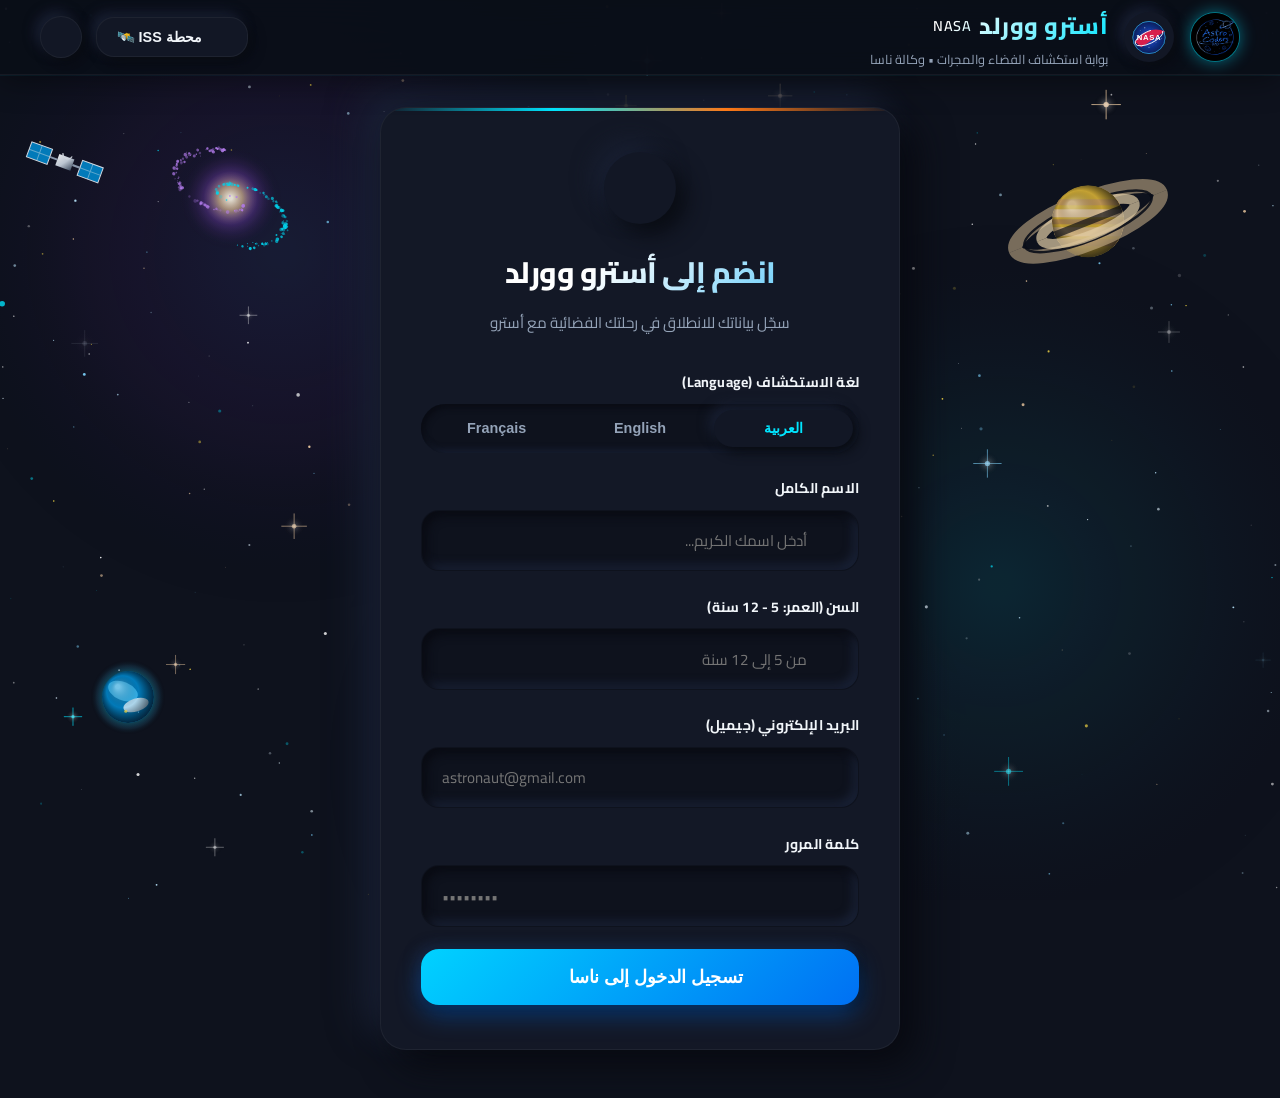
==== index.html @ a2b09862 "Add files via upload" ====
<!DOCTYPE html>
<html lang="ar" dir="rtl" data-theme="dark">
<head>
  <meta charset="UTF-8">
  <meta name="viewport" content="width=device-width, initial-scale=1.0">
  <title>أسترو وورلد | Astro World - NASA</title>
  <link rel="icon" type="image/svg+xml" href="assets/nasa-logo.svg">
  <link rel="stylesheet" href="styles.css">
  <script src="https://cdn.jsdelivr.net/npm/@supabase/supabase-js@2"></script>
  <script src="https://cdnjs.cloudflare.com/ajax/libs/three.js/r128/three.min.js"></script>
  <script src="https://cdn.jsdelivr.net/npm/three@0.128.0/examples/js/controls/OrbitControls.js"></script>
  <script src="https://cdn.jsdelivr.net/npm/lucide@latest/dist/umd/lucide.js"></script>
  <script src="https://cdn.jsdelivr.net/npm/canvas-confetti@1.9.2/dist/confetti.browser.min.js"></script>
  <script>
    (function() {
      try {
        localStorage.removeItem('ASTRO_THEME');
        document.documentElement.setAttribute('data-theme', 'dark');
      } catch(e) {}
    })();
  </script>
</head>
<body>

  <canvas id="spaceCanvas"></canvas>

  <div class="app-container">
    
    <header class="top-nav">
      <div class="brand-section">
        <div class="team-logo-badge" title="Astro Coders Team">
          <img src="assets/astro-coders-logo.jpg" alt="Astro Coders">
        </div>
        <div class="nasa-badge" title="NASA - National Aeronautics and Space Administration">
          <img src="assets/nasa-logo.svg" alt="NASA Logo">
        </div>
        <div class="brand-text">
          <h1 id="brandTitle">أسترو وورلد <span style="font-size: 0.9rem; color: var(--accent-cyan); font-weight: 600;">NASA</span></h1>
          <p id="brandSubtitle">بوابة استكشاف الفضاء والمجرات</p>
        </div>
      </div>

      <div class="nav-controls">
        <button type="button" class="nm-btn" id="navOutpostGamesBtn" style="gap: 0.5rem;" title="مهمة محطة الفضاء الدولية">
          <i data-lucide="satellite" style="width: 17px; height: 17px; color: var(--accent-cyan);"></i>
          <span id="navOutpostGamesText">محطة ISS</span>
        </button>

        <button type="button" class="nm-btn nm-icon-btn" id="soundToggleBtn" title="المؤثرات الصوتية">
          <i data-lucide="volume-2" id="soundIcon" style="width: 18px; height: 18px;"></i>
        </button>

        <div class="user-session-chip" id="userSessionChip" style="display: none;">
          <span class="user-session-name" id="sessionUserName"></span>
          <button type="button" class="nm-btn nm-icon-btn" id="signOutBtn" title="تسجيل الخروج">
            <i data-lucide="log-out" style="width: 16px; height: 16px;"></i>
          </button>
        </div>
      </div>
    </header>

    <main class="view-section" id="registerSection">
      <div class="auth-card-container">
        <div class="nm-card">
          <div class="auth-card-header">
            <div class="cosmic-icon-wrap">
              <i data-lucide="user-plus" style="width: 32px; height: 32px; color: var(--accent-cyan);"></i>
            </div>
            <h2 id="authHeading">انضم إلى أسترو وورلد</h2>
            <p id="authSubheading">سجّل بياناتك للانطلاق في رحلتك الفضائية مع أسترو</p>
          </div>

          <form id="registerForm" autocomplete="off" novalidate>
            <div class="form-group">
              <label id="labelMissionLang">لغة الاستكشاف (Language)</label>
              <div class="lang-selector-group signup-lang-group" role="group" aria-label="Language selection">
                <button type="button" class="lang-btn active" data-lang="ar">العربية</button>
                <button type="button" class="lang-btn" data-lang="en">English</button>
                <button type="button" class="lang-btn" data-lang="fr">Français</button>
              </div>
            </div>

            <div class="form-group">
              <label for="fullNameInput" id="labelFullName">الاسم الكامل</label>
              <div class="input-nm-wrap">
                <input type="text" id="fullNameInput" class="input-nm" placeholder="أدخل اسمك الكريم..." required>
                <span class="input-icon"><i data-lucide="user" style="width: 18px; height: 18px;"></i></span>
              </div>
            </div>

            <div class="form-group">
              <label for="ageInput" id="labelAge">السن (العمر: 5 - 12 سنة)</label>
              <div class="input-nm-wrap">
                <input type="number" id="ageInput" class="input-nm" placeholder="بين 5 و 12 سنة" min="5" max="12" required>
                <span class="input-icon"><i data-lucide="calendar" style="width: 18px; height: 18px;"></i></span>
              </div>
            </div>

            <div class="form-group">
              <label for="emailInput" id="labelEmail">البريد الإلكتروني (جيميل)</label>
              <div class="input-nm-wrap">
                <input type="email" id="emailInput" class="input-nm" placeholder="astronaut@gmail.com" required dir="ltr">
                <span class="input-icon"><i data-lucide="mail" style="width: 18px; height: 18px;"></i></span>
              </div>
            </div>

            <div class="form-group">
              <label for="passwordInput" id="labelPassword">كلمة المرور</label>
              <div class="input-nm-wrap">
                <input type="password" id="passwordInput" class="input-nm" placeholder="••••••••" required dir="ltr">
                <span class="input-icon"><i data-lucide="lock" style="width: 18px; height: 18px;"></i></span>
                <button type="button" class="toggle-password" id="togglePasswordBtn" tabindex="-1">
                  <i data-lucide="eye" id="eyeIcon" style="width: 18px; height: 18px;"></i>
                </button>
              </div>
            </div>

            <button type="submit" class="submit-btn" id="submitBtn">
              <span id="submitBtnText">تسجيل الدخول إلى ناسا</span>
              <i data-lucide="rocket" style="width: 20px; height: 20px;"></i>
            </button>
          </form>
        </div>
      </div>
    </main>

    <div class="iphone-setup-overlay" id="iphoneSetupOverlay">
      <div class="iphone-screen-area">
        <div class="iphone-hello-container" id="iphoneHelloContainer">
          <div class="iphone-hello-text" id="iphoneHelloText">مرحباً</div>
        </div>

        <div class="iphone-swipe-hint" id="iphoneHint">
          <div class="home-bar-pill"></div>
          <span id="iphoneHintText">مرحباً بك في أسترو وورلد</span>
        </div>
      </div>
    </div>

    <section class="dashboard-view" id="dashboardSection">
      
      <div class="welcome-banner">
        <div class="welcome-title-badge">
          <h2 id="dashWelcomeTitle">مرحباً بك في أسترو وورلد</h2>
        </div>
        <p id="dashWelcomeSubtitle">المحطة الفضائية الرئيسية - وكالة ناسا</p>
      </div>

      <div class="dashboard-layout" id="dashboardLayout">
        
        <aside class="astro-assistant-pod" id="astroAssistantPod">
          <div class="astro-identity-pill">
            <span class="status-online" id="astroStatusLabel">أسترو متصل ومستعد</span>
            <span style="color: var(--accent-cyan); font-weight: 800;">NASA ASTRO</span>
          </div>

          <div class="astro-visual-stage" id="astorVisualStage" title="انقر للتفاعل مع المساعد أسترو">
            <canvas id="astor3DCanvas" class="astor-3d-canvas"></canvas>
            <img src="assets/astro_hero.png" alt="Astor NASA Astronaut" class="astro-character-img" id="astroImg" style="display: none;">
          </div>

          <div class="astro-dialogue-box" id="astorDialogueBox" title="صندوق حوار أسترو">
            <div class="dialogue-header">
              <span class="dialogue-title">
                <i data-lucide="bot" style="width: 15px; height: 15px;"></i>
                <span id="astroNameTag">المساعد الذكي أسترو</span>
              </span>
              <div class="dialogue-header-actions">
                <button type="button" class="voice-speak-pill" id="muteAstorBtn" title="كتم / تشغيل صوت أسترو">
                  <i data-lucide="volume-2" id="muteAstorIcon" style="width: 14px; height: 14px;"></i>
                  <span id="voiceStatusText">صوت أسترو</span>
                </button>
                <div class="typing-indicator" id="typingIndicator">
                  <span></span><span></span><span></span>
                </div>
              </div>
            </div>
            <div class="dialogue-text">
              <span id="astroTypewriterText"></span>
              <span class="dialogue-cursor" id="astroCursor"></span>
            </div>
          </div>
        </aside>

        <section class="dashboard-center-panel" id="centerPanel">
          
          <div class="gateway-card" id="gatewayCard">
            
            <div class="gateway-start-view" id="gatewayStartView">
              <div class="team-hero-badge" title="Astro Coders Team">
                <img src="assets/astro-coders-logo.jpg" alt="Astro Coders" class="team-hero-img">
                <span class="team-hero-label">Astro Coders</span>
              </div>

              <div class="mission-status-pill">
                <i data-lucide="radio" style="width: 15px; height: 15px;"></i>
                <span id="missionStatusText">جاهز للانطلاق • المهمة رقم 01</span>
              </div>

              <h3 class="mission-title" id="gatewayTitle">ابدأ مغامرتك الكونية</h3>
              <p class="mission-subtitle" id="gatewaySubtitle">
                استكشف أسرار الكون، وعجائب الكواكب، وأحدث تكنولوجيا الفضاء في العالم بصحبة رفيقك الفضائي أسترو.
              </p>

              <div class="start-mission-wrapper">
                <div class="pulse-orbit-outer"></div>
                <div class="pulse-orbit-inner"></div>

                <button type="button" class="grand-start-btn" id="startNowBtn" aria-label="ابدأ الآن">
                  <div class="btn-icon-wrap">
                    <i data-lucide="compass" style="width: 30px; height: 30px;"></i>
                  </div>
                  <span class="btn-label" id="startBtnLabel">ابدأ الآن</span>
                </button>
              </div>
                 
              <div class="mission-notice-pill">
                <i data-lucide="shield-check" style="width: 14px; height: 14px; color: #10b981;"></i>
                <span id="missionAwaitingText">أسترو في انتظار توجيهاتك لبدء الرحلة</span>
              </div>
            </div>

            <div class="mission-video-stage" id="missionVideoStage" style="display: none;">
              <div class="video-header-bar">
                <div class="video-badge">
                  <span class="pulse-beacon"></span>
                  <span id="videoStatusTag">رحلة الانطلاق الكونية المباشرة • وكالة ناسا</span>
                </div>
                <div class="video-mission-code">NASA • MISSION-GALAXY-01</div>
                <button type="button" class="nm-btn skip-video-btn" id="skipVideoBtn" style="padding: 0.35rem 0.85rem; font-size: 0.8rem; border-radius: 20px; cursor: pointer; display: flex; align-items: center; gap: 0.3rem;" title="تخطي فيديو الانطلاق والدخول للمجرات">
                  <span id="skipVideoText">تخطي</span>
                  <i data-lucide="fast-forward" style="width: 14px; height: 14px;"></i>
                </button>
              </div>

              <div class="video-frame-glow">
                <video
                  id="missionLaunchVideo"
                  class="mission-launch-video"
                  src="https://videotourl.com/videos/1794735018749-df64713f-d0b9-400f-a77b-91301272c85f.mp4"
                  playsinline
                  webkit-playsinline
                  preload="auto"
                  disablePictureInPicture
                  controlsList="nodownload nofullscreen noremoteplayback"
                  tabindex="-1"
                ></video>  
                <div class="video-overlay-blocker" id="videoOverlayBlocker" title="فيديو انطلاق رحلة الفضاء"></div>
              </div>

              <div class="video-footer-bar">
                <div class="video-countdown-wrap">
                  <i data-lucide="compass" class="spin-compass" style="width: 16px; height: 16px; color: var(--accent-cyan);"></i>
                  <span id="videoFooterText">الانطلاق جاري عبر الزمكان الكوني... استعد لبلوغ أعماق المجرات</span>
                </div>
              </div>
            </div>

          </div>

          <div class="exploration-hub" id="explorationHub" style="display: none;">

            <div class="sector-content" id="sectorGalaxies">
              <div class="sector-intro-wrap">
                <div class="sector-intro">
                  <h4 id="secGalaxiesTitle">استكشاف المجرات الكونية العميقة</h4>
                  <p id="secGalaxiesDesc">انقر على زر ديسكفري لمجرة درب التبانة لدخول نظامنا الشمسي واستكشاف جميع كواكبه بتقنية ثلاثية الأبعاد واقعية.</p>
                </div>
              </div>

              <div class="nasa-live-search-card">
                <div class="nasa-search-header">
                  <div class="nasa-api-chip">
                    <img src="assets/nasa-logo.svg" alt="NASA" style="width: 22px; height: 18px;">
                    <span id="nasaApiChipText">NASA Live API • أرشيف ناسا الفضائي المفتوح</span>
                  </div>
                  <span class="nasa-api-status" id="nasaApiStatus">متصل ومحدث مباشرة من ناسا</span>
                </div>
                <div class="nasa-search-bar">
                  <div class="input-nm-wrap" style="flex: 1;">
                    <input type="text" id="nasaSearchInput" class="input-nm" placeholder="ابحث في تلسكوبات ناسا (مثال: James Webb, Hubble, Nebula, Black Hole)...">
                    <span class="input-icon"><i data-lucide="search" style="width: 18px; height: 18px;"></i></span>
                  </div>
                  <button type="button" class="nm-btn nasa-search-btn" id="nasaSearchBtn">
                    <i data-lucide="telescope" style="width: 16px; height: 16px;"></i>
                    <span id="nasaSearchBtnText">بحث كوني</span>
                  </button>
                </div>
                <div class="nasa-search-results-grid" id="nasaSearchResults" style="display: none;"></div>
              </div>

              <div class="outpost-launcher-banner" id="outpostLauncherBanner">
                <div class="launcher-banner-content">
                  <div class="launcher-banner-badge">
                    <i data-lucide="satellite" style="width: 15px; height: 15px; color: var(--accent-cyan);"></i>
                    <span id="launcherBannerBadge">محاكاة ثلاثية الأبعاد • NASA ISS Space Mission</span>
                  </div>
                  <h3 id="launcherBannerTitle">مهمة محطة الفضاء الدولية (ISS 3D Mission)</h3>
                  <p id="launcherBannerDesc">عش تجربة رائد فضاء حقيقي داخل محطة الفضاء الدولية بتقنية ثلاثية الأبعاد! تجوّل بحرية عبر 6 وحدات، وتصدَّ للحطام الفضائي، وازرع الخس الفضائي، وأصلح أنظمة الأكسجين مع أسترو.</p>
                </div>
                <button type="button" class="nm-btn nm-btn-glow" id="launchOutpostBannerBtn">
                  <i data-lucide="play" style="width: 18px; height: 18px;"></i>
                  <span id="launchOutpostBtnText">انطلق إلى محطة ISS</span>
                </button>
              </div>

              <div class="galaxies-grid" id="galaxiesGrid"></div>
            </div>

          </div>

          <div class="solar-system-stage" id="solarSystemStage" style="display: none;">
            
            <div class="solar-toolbar">
              <button type="button" class="nm-btn return-galaxies-btn" id="returnToGalaxiesBtn" title="العودة إلى المجرات">
                <i data-lucide="arrow-right" id="returnGalaxiesIcon" style="width: 16px; height: 16px;"></i>
                <span id="returnGalaxiesText">العودة للمجرات</span>
              </button>

              <div class="solar-title-badge">
                <span class="live-orbit-dot"></span>
                <span id="solarTitleText">المجموعة الشمسية ثلاثية الأبعاد • مجرة درب التبانة</span>
              </div>

              <div class="solar-actions-group">
                <button type="button" class="nm-btn nm-icon-btn" id="solarFullscreenBtn" title="ملء الشاشة بالكامل">
                  <i data-lucide="maximize" id="solarFullscreenIcon" style="width: 17px; height: 17px;"></i>
                </button>
                <button type="button" class="nm-btn nm-icon-btn" id="solarPauseMotionBtn" title="إيقاف / تشغيل الحركة">
                  <i data-lucide="pause" id="solarMotionIcon" style="width: 17px; height: 17px;"></i>
                </button>
              </div>
            </div>

            <div class="solar-selector-strip" id="solarSelectorStrip"></div>

            <div class="solar-canvas-wrapper" id="solarCanvasWrapper">
              <canvas id="solarCanvas" class="solar-canvas"></canvas>
              <div class="solar-canvas-hint">
                <i data-lucide="mouse-pointer" style="width: 14px; height: 14px;"></i>
                <span id="solarHintText">انقر على أي كوكب للانتقال إليه وتكبيره ثلاثي الأبعاد • اسحب للتدوير • عجلة الماوس للتقريب</span>
              </div>
            </div>

            <div class="planet-hud-card" id="planetHUD" style="display: none;">
              <div class="planet-hud-header">
                <div class="planet-hud-title-wrap">
                  <span class="planet-type-tag" id="hudBodyType">كوكب صخري</span>
                  <h3 id="hudBodyName">كوكب الأرض</h3>
                </div>
                <button type="button" class="nm-btn nm-icon-btn hud-close-btn" id="closePlanetHUDBtn" title="إغلاق والعودة للمدارات">
                  <i data-lucide="x" style="width: 18px; height: 18px;"></i>
                </button>
              </div>

              <div class="planet-discovery-box">
                <div class="discovery-header">
                  <i data-lucide="history" style="width: 16px; height: 16px; color: var(--accent-orange);"></i>
                  <span id="hudDiscoveryTitle">تاريخ الاكتشاف والرحلات الاستكشافية</span>
                </div>
                <p id="hudBodyDiscovery" class="discovery-text"></p>
              </div>

              <div class="planet-specs-grid">
                <div class="spec-pill">
                  <span class="spec-label" id="hudLabelGravity">الجاذبية</span>
                  <span class="spec-value" id="hudBodyGravity">9.8 م/ث²</span>
                </div>
                <div class="spec-pill">
                  <span class="spec-label" id="hudLabelTemp">الحرارة</span>
                  <span class="spec-value" id="hudBodyTemp">15°C</span>
                </div>
                <div class="spec-pill">
                  <span class="spec-label" id="hudLabelMoons">الأقمار</span>
                  <span class="spec-value" id="hudBodyMoons">1 قمر</span>
                </div>
                <div class="spec-pill">
                  <span class="spec-label" id="hudLabelOrbit">الدورة المدارية</span>
                  <span class="spec-value" id="hudBodyOrbit">365.25 يوم</span>
                </div>
              </div>

              <div class="planet-hud-footer">
                <button type="button" class="voice-speak-pill" id="speakPlanetBtn">
                  <i data-lucide="volume-2" style="width: 15px; height: 15px;"></i>
                  <span id="hudSpeakBtnText">استمع لشرح أسترو</span>
                </button>
                <button type="button" class="nm-btn" id="hudResetOrbitBtn">
                  <i data-lucide="scan" style="width: 15px; height: 15px;"></i>
                  <span id="hudResetOrbitText">عودة للمدارات الكاملة</span>
                </button>
              </div>
            </div>

          </div>

          <div class="outpost-games-stage" id="outpostGamesStage" style="display: none;">
            
            <div class="solar-toolbar">
              <button type="button" class="nm-btn return-galaxies-btn" id="returnFromOutpostBtn" title="العودة للاستكشاف">
                <i data-lucide="arrow-right" id="returnOutpostIcon" style="width: 16px; height: 16px;"></i>
                <span id="returnOutpostText">العودة للاستكشاف</span>
              </button>

              <div class="solar-title-badge">
                <span class="live-orbit-dot"></span>
                <span id="outpostTitleText">محاكاة محطة الفضاء الدولية (ISS) • وكالة ناسا</span>
              </div>

              <div class="solar-actions-group">
                <button type="button" class="nm-btn nm-icon-btn" id="outpostFullscreenBtn" title="ملء الشاشة">
                  <i data-lucide="maximize" id="outpostFullscreenIcon" style="width: 16px; height: 16px;"></i>
                </button>
                <a href="./science.html" target="_blank" class="nm-btn" style="text-decoration: none; font-size: 0.85rem;" title="توثيق علوم ناسا الحقيقية">
                  <i data-lucide="book-open" style="width: 15px; height: 15px;"></i>
                  <span id="outpostScienceDocText">علوم ناسا</span>
                </a>
              </div>
            </div>

            <div id="outpostGamesMount" class="outpost-mount-container"></div>

          </div>

        </section>

      </div>
    </section>

  </div>

  <div class="nasa-modal-overlay" id="nasaModal" style="display: none;">
    <div class="nasa-modal-card">
      <div class="nasa-modal-header">
        <div class="nasa-modal-title-group">
          <img src="assets/nasa-logo.svg" alt="NASA" style="width: 26px; height: 22px;">
          <div>
            <h4 id="nasaModalTitle">بيانات تلسكوب ناسا الرسمي</h4>
            <span class="nasa-modal-id" id="nasaModalId">NASA ID: PIA04921</span>
          </div>
        </div>
        <button type="button" class="nm-btn nm-icon-btn" id="closeNasaModalBtn" title="إغلاق">
          <i data-lucide="x" style="width: 18px; height: 18px;"></i>
        </button>
      </div>

      <div class="nasa-modal-body">
        <div class="nasa-modal-image-wrap">
          <img src="" alt="NASA Deep Space Capture" id="nasaModalImg">
          <div class="nasa-modal-loader" id="nasaModalLoader">
            <span class="cosmic-spinner"></span>
            <span id="nasaModalLoaderText">جاري تحميل الصورة فائقة الدقة من خوادم ناسا...</span>
          </div>
        </div>
        <div class="nasa-modal-info">
          <div class="nasa-info-badges">
            <span class="badge-pill" id="nasaModalCenter">NASA Center</span>
            <span class="badge-pill" id="nasaModalDate">Date</span>
          </div>
          <p id="nasaModalDesc" class="nasa-modal-desc"></p>
        </div>
      </div>
    </div>
  </div>

  <div class="toast-container" id="toastContainer"></div>

  <script src="config.js"></script>
  <script src="supabase.js"></script>
  <script src="astro-3d.js"></script>
  <script src="solar-system-3d.js?v=3.6"></script>
  <script type="module">
    import { mountOutpostGames } from './js/outpost-ui.js?v=3.6';
    window.mountOutpostGames = mountOutpostGames;
  </script>
  <script src="app.js?v=3.6"></script>
</body>
</html>
---- styles.css ----
@import url('https://fonts.googleapis.com/css2?family=Cairo:wght@300;400;600;700;800;900&family=Inter:wght@300;400;500;600;700;800&family=Alex+Brush&display=swap');

:root {
  
  --bg-base: #0e121d;
  --bg-surface: #121725;
  --bg-surface-elevated: #161c2d;
  --bg-card: #131826;
  
  
  --nm-flat: 10px 10px 22px #090c13, -10px -10px 22px #192033;
  --nm-flat-sm: 5px 5px 12px #090c13, -5px -5px 12px #192033;
  --nm-flat-lg: 16px 16px 36px #080a11, -16px -16px 36px #1a2237;
  --nm-inset: inset 5px 5px 10px #090b13, inset -5px -5px 10px #192135;
  --nm-inset-sm: inset 3px 3px 6px #090b13, inset -3px -3px 6px #192135;
  --nm-convex: linear-gradient(145deg, #161c2b, #101420);
  --nm-concave: linear-gradient(145deg, #101420, #161c2b);

  
  --accent-cyan: #00e5ff;
  --accent-cyan-glow: rgba(0, 229, 255, 0.45);
  --accent-blue: #2563eb;
  --accent-orange: #ff7a18;
  --accent-orange-glow: rgba(255, 122, 24, 0.5);
  --accent-gold: #fbbf24;
  --nasa-red: #ef4444;

  
  --text-gradient-main: linear-gradient(135deg, #ffffff 35%, var(--accent-cyan) 100%);
  --text-gradient-heading: linear-gradient(135deg, #ffffff 40%, #38bdf8 100%);
  --text-gradient-accent: linear-gradient(135deg, #ffffff 20%, var(--accent-orange) 95%);

  
  --text-main: #f1f5f9;
  --text-muted: #94a3b8;
  --text-dim: #64748b;
  --border-subtle: rgba(255, 255, 255, 0.05);
  --border-highlight: rgba(255, 255, 255, 0.12);

  
  --font-arabic: 'Cairo', system-ui, sans-serif;
  --font-latin: 'Inter', system-ui, sans-serif;
  --font-script: 'Alex Brush', cursive;
  
  --radius-sm: 12px;
  --radius-md: 18px;
  --radius-lg: 26px;
  --radius-full: 9999px;

  --transition-smooth: all 0.3s cubic-bezier(0.4, 0, 0.2, 1);
  --transition-spring: all 0.45s cubic-bezier(0.34, 1.56, 0.64, 1);
}


[data-theme="light"] {
  
  --bg-base: #FFF8E7;
  --bg-surface: #FAF2DE;
  --bg-surface-elevated: #FDF7EA;
  --bg-card: #F9F1DC;
  
  
  --nm-flat: 8px 8px 18px #ded5c2, -8px -8px 18px #ffffff;
  --nm-flat-sm: 4px 4px 10px #ded5c2, -4px -4px 10px #ffffff;
  --nm-flat-lg: 14px 14px 28px #d6ccb7, -14px -14px 28px #ffffff;
  --nm-inset: inset 4px 4px 8px #ded5c2, inset -4px -4px 8px #ffffff;
  --nm-inset-sm: inset 2px 2px 5px #ded5c2, inset -2px -2px 5px #ffffff;
  --nm-convex: linear-gradient(145deg, #ffffff, #ebe2cf);
  --nm-concave: linear-gradient(145deg, #ebe2cf, #ffffff);

  --accent-cyan: #0284c7;
  --accent-cyan-glow: rgba(2, 132, 199, 0.25);
  --accent-blue: #1d4ed8;
  --accent-orange: #ea580c;
  --accent-orange-glow: rgba(234, 88, 12, 0.3);

  
  --text-gradient-main: linear-gradient(135deg, #091326 20%, #0369a1 90%);
  --text-gradient-heading: linear-gradient(135deg, #0f172a 15%, #0284c7 85%);
  --text-gradient-accent: linear-gradient(135deg, #1e1b4b 20%, #c2410c 90%);

  --text-main: #0f172a;
  --text-muted: #334155;
  --text-dim: #64748b;
  --border-subtle: rgba(140, 115, 70, 0.12);
  --border-highlight: rgba(255, 255, 255, 0.95);
}


* {
  margin: 0;
  padding: 0;
  box-sizing: border-box;
  -webkit-font-smoothing: antialiased;
}

html, body {
  width: 100%;
  min-height: 100vh;
  background-color: var(--bg-base);
  color: var(--text-main);
  font-family: var(--font-arabic);
  overflow-x: hidden;
  position: relative;
  transition: background-color 0.35s ease, color 0.35s ease;
}

[dir="ltr"] {
  font-family: var(--font-latin);
}


#spaceCanvas {
  position: fixed;
  top: 0;
  left: 0;
  width: 100vw;
  height: 100vh;
  pointer-events: none;
  z-index: 0;
  opacity: 0.92;
  transition: opacity 0.5s ease;
}

[data-theme="light"] #spaceCanvas {
  opacity: 0.28;
}


.app-container {
  position: relative;
  z-index: 10;
  width: 100%;
  display: flex;
  flex-direction: column;
  padding-top: 75px; 
  box-sizing: border-box;
}


.top-nav {
  position: fixed !important;
  top: 0 !important;
  left: 0;
  right: 0;
  height: 75px;
  box-sizing: border-box;
  z-index: 9999;
  display: flex;
  justify-content: space-between;
  align-items: center;
  padding: 0 2.5rem;
  width: 100%;
  backdrop-filter: blur(28px) saturate(1.4);
  -webkit-backdrop-filter: blur(28px) saturate(1.4);
  background: rgba(10, 14, 24, 0.94);
  border-bottom: 1px solid var(--border-subtle);
  box-shadow: 0 4px 32px rgba(0, 0, 0, 0.45), 0 1px 0 rgba(0, 229, 255, 0.08);
  transition: background-color 0.3s ease, border-color 0.3s ease, box-shadow 0.3s ease;
  
  overflow: visible;
  
  will-change: transform;
  transform: translateZ(0);
  direction: rtl !important;
}

[data-theme="light"] .top-nav {
  background: rgba(255, 248, 231, 0.96);
  border-bottom: 1px solid rgba(140, 115, 70, 0.20);
  box-shadow: 0 4px 28px rgba(180, 160, 120, 0.22), 0 1px 0 rgba(2, 132, 199, 0.06);
}

.brand-section {
  display: flex;
  align-items: center;
  gap: 1rem;
}

.nasa-badge {
  width: 50px;
  height: 50px;
  border-radius: var(--radius-full);
  background: var(--bg-surface);
  box-shadow: var(--nm-flat-sm);
  display: flex;
  align-items: center;
  justify-content: center;
  padding: 4px;
  transition: var(--transition-smooth);
}

.nasa-badge img {
  width: 100%;
  height: 100%;
  object-fit: contain;
}

.team-logo-badge {
  width: 50px;
  height: 50px;
  border-radius: var(--radius-full);
  background: #020409;
  box-shadow: 0 0 16px rgba(0, 229, 255, 0.45);
  border: 1.5px solid rgba(0, 229, 255, 0.5);
  display: flex;
  align-items: center;
  justify-content: center;
  overflow: hidden;
  flex-shrink: 0;
  transition: transform 0.25s ease, box-shadow 0.25s ease;
}

.team-logo-badge:hover {
  transform: scale(1.08);
  box-shadow: 0 0 25px rgba(0, 229, 255, 0.7);
}

.team-logo-badge img {
  width: 100%;
  height: 100%;
  object-fit: cover;
  border-radius: var(--radius-full);
}

.team-hero-badge {
  display: inline-flex;
  align-items: center;
  gap: 10px;
  padding: 6px 16px;
  border-radius: 9999px;
  background: rgba(8, 14, 28, 0.8);
  border: 1px solid rgba(0, 229, 255, 0.35);
  box-shadow: 0 4px 20px rgba(0, 229, 255, 0.2);
  margin-bottom: 0.75rem;
}

.team-hero-img {
  width: 28px;
  height: 28px;
  border-radius: 50%;
  object-fit: cover;
  box-shadow: 0 0 10px rgba(0, 229, 255, 0.6);
}

.team-hero-label {
  font-size: 0.88rem;
  font-weight: 800;
  letter-spacing: 0.5px;
  color: #38bdf8;
}

.brand-text h1 {
  font-size: 1.45rem;
  font-weight: 800;
  letter-spacing: 0.5px;
  background: var(--text-gradient-main);
  -webkit-background-clip: text;
  -webkit-text-fill-color: transparent;
  display: flex;
  align-items: center;
  gap: 0.5rem;
}

.brand-text p {
  font-size: 0.8rem;
  color: var(--text-muted);
}


.nav-controls {
  display: flex;
  align-items: center;
  gap: 0.85rem;
}


.nm-btn {
  background: var(--bg-surface);
  box-shadow: var(--nm-flat-sm);
  border: 1px solid var(--border-subtle);
  color: var(--text-main);
  padding: 0.65rem 1.25rem;
  border-radius: var(--radius-md);
  font-size: 0.9rem;
  font-weight: 600;
  cursor: pointer;
  display: inline-flex;
  align-items: center;
  gap: 0.5rem;
  transition: var(--transition-smooth);
  user-select: none;
}

.nm-btn:hover {
  transform: translateY(-2px);
  box-shadow: var(--nm-flat);
  color: var(--accent-cyan);
}

.nm-btn:active, .nm-btn.active {
  box-shadow: var(--nm-inset-sm);
  transform: translateY(0);
  color: var(--accent-cyan);
  border-color: rgba(0, 229, 255, 0.3);
}

.nm-icon-btn {
  width: 42px;
  height: 42px;
  padding: 0;
  border-radius: var(--radius-full);
  display: flex;
  align-items: center;
  justify-content: center;
}


.user-session-chip {
  display: flex;
  align-items: center;
  gap: 0.5rem;
  padding: 0.35rem 0.6rem 0.35rem 1rem;
  background: var(--bg-surface);
  box-shadow: var(--nm-flat-sm);
  border-radius: var(--radius-full);
  border: 1px solid var(--border-highlight);
}

[dir="rtl"] .user-session-chip {
  padding: 0.35rem 1rem 0.35rem 0.6rem;
}

.user-session-name {
  font-size: 0.85rem;
  font-weight: 800;
  color: var(--accent-cyan);
}


.lang-selector-group {
  display: flex;
  background: var(--bg-base);
  box-shadow: var(--nm-inset-sm);
  padding: 4px;
  border-radius: var(--radius-full);
  gap: 4px;
}

.lang-btn {
  background: transparent;
  border: none;
  color: var(--text-muted);
  padding: 0.45rem 1rem;
  border-radius: var(--radius-full);
  font-size: 0.85rem;
  font-weight: 700;
  cursor: pointer;
  transition: var(--transition-smooth);
}

.lang-btn.active {
  background: var(--bg-surface);
  box-shadow: var(--nm-flat-sm);
  color: var(--accent-cyan);
}


.signup-lang-group {
  width: 100%;
  display: flex;
  justify-content: space-between;
  box-sizing: border-box;
  margin-top: 0.35rem;
  padding: 6px;
  background: var(--bg-base);
  box-shadow: var(--nm-inset-sm);
  border-radius: var(--radius-full);
  direction: rtl !important;
}

.signup-lang-group .lang-btn {
  flex: 1;
  text-align: center;
  padding: 0.65rem 1rem;
  font-size: 0.9rem;
}


.supabase-status-pill {
  display: flex;
  align-items: center;
  gap: 0.45rem;
  padding: 0.45rem 0.9rem;
  background: var(--bg-surface);
  box-shadow: var(--nm-flat-sm);
  border-radius: var(--radius-full);
  font-size: 0.78rem;
  font-weight: 600;
  cursor: pointer;
  border: 1px solid var(--border-subtle);
  transition: var(--transition-smooth);
}

.supabase-status-pill:hover {
  box-shadow: var(--nm-flat);
}

.status-dot {
  width: 8px;
  height: 8px;
  border-radius: 50%;
  background: #10b981;
  box-shadow: 0 0 8px #10b981;
}

.status-dot.warning {
  background: #f59e0b;
  box-shadow: 0 0 8px #f59e0b;
}


.view-section {
  flex: 1;
  display: flex;
  align-items: center;
  justify-content: center;
  padding: 2rem 1.5rem 3rem;
  width: 100%;
}

.auth-card-container {
  width: 100%;
  max-width: 520px;
  margin: 0 auto;
}

.nm-card {
  background: var(--bg-card);
  box-shadow: var(--nm-flat-lg);
  border-radius: var(--radius-lg);
  border: 1px solid var(--border-subtle);
  padding: 2.75rem 2.5rem;
  position: relative;
  overflow: hidden;
  transition: var(--transition-smooth);
}

.nm-card::before {
  content: '';
  position: absolute;
  top: 0;
  left: 0;
  right: 0;
  height: 3px;
  background: linear-gradient(90deg, transparent, var(--accent-cyan), var(--accent-orange), transparent);
}

.auth-card-header {
  text-align: center;
  margin-bottom: 2rem;
}

.auth-card-header .cosmic-icon-wrap {
  width: 72px;
  height: 72px;
  margin: 0 auto 1.25rem;
  border-radius: var(--radius-full);
  background: var(--bg-surface);
  box-shadow: var(--nm-flat);
  display: flex;
  align-items: center;
  justify-content: center;
  position: relative;
}

.auth-card-header h2 {
  font-size: 1.85rem;
  font-weight: 800;
  margin-bottom: 0.5rem;
  letter-spacing: -0.5px;
  background: var(--text-gradient-heading);
  -webkit-background-clip: text;
  -webkit-text-fill-color: transparent;
}

.auth-card-header p {
  color: var(--text-muted);
  font-size: 0.95rem;
}

.form-group {
  margin-bottom: 1.4rem;
  position: relative;
}

.form-group label {
  display: block;
  font-size: 0.88rem;
  font-weight: 700;
  margin-bottom: 0.55rem;
  color: var(--text-main);
  letter-spacing: 0.2px;
}

.input-nm-wrap {
  position: relative;
  display: flex;
  align-items: center;
}

.input-nm-wrap .input-icon {
  position: absolute;
  color: var(--text-dim);
  transition: var(--transition-smooth);
  pointer-events: none;
  display: flex;
  align-items: center;
}

[dir="rtl"] .input-nm-wrap .input-icon { right: 1.25rem; }
[dir="ltr"] .input-nm-wrap .input-icon { left: 1.25rem; }

.input-nm {
  width: 100%;
  background: var(--bg-base);
  box-shadow: var(--nm-inset);
  border: 1.5px solid transparent;
  border-radius: var(--radius-md);
  padding: 0.95rem 1.25rem;
  color: var(--text-main);
  font-size: 0.95rem;
  font-family: inherit;
  outline: none;
  transition: var(--transition-smooth);
}

[dir="rtl"] .input-nm { padding-right: 3.2rem; }
[dir="ltr"] .input-nm { padding-left: 3.2rem; }

.input-nm:focus {
  border-color: rgba(0, 229, 255, 0.45);
  box-shadow: var(--nm-inset), 0 0 15px rgba(0, 229, 255, 0.15);
}

.toggle-password {
  position: absolute;
  background: none;
  border: none;
  color: var(--text-dim);
  cursor: pointer;
  padding: 0.5rem;
  display: flex;
  align-items: center;
}

[dir="rtl"] .toggle-password { left: 0.75rem; }
[dir="ltr"] .toggle-password { right: 0.75rem; }

.submit-btn {
  width: 100%;
  padding: 1.1rem;
  margin-top: 1rem;
  border-radius: var(--radius-md);
  font-size: 1.1rem;
  font-weight: 800;
  border: none;
  cursor: pointer;
  background: linear-gradient(135deg, #00d2ff, #0070f3);
  color: #ffffff;
  box-shadow: 0 10px 25px rgba(0, 112, 243, 0.4), var(--nm-flat-sm);
  display: flex;
  align-items: center;
  justify-content: center;
  gap: 0.75rem;
  transition: var(--transition-spring);
  position: relative;
  overflow: hidden;
}

.submit-btn:hover {
  transform: translateY(-2px);
  box-shadow: 0 15px 30px rgba(0, 112, 243, 0.5);
}


.iphone-setup-overlay {
  position: fixed;
  inset: 0;
  background: #000000;
  z-index: 9999;
  display: flex;
  flex-direction: column;
  align-items: center;
  justify-content: center;
  opacity: 0;
  pointer-events: none;
  transition: opacity 0.8s ease;
}

.iphone-setup-overlay.active {
  opacity: 1;
  pointer-events: auto;
}

.iphone-screen-area {
  position: relative;
  width: 100%;
  height: 100%;
  display: flex;
  flex-direction: column;
  align-items: center;
  justify-content: center;
}

.iphone-hello-container {
  position: absolute;
  top: 50%;
  left: 50%;
  transform: translate(-50%, -50%);
  text-align: center;
  transition: all 1.2s cubic-bezier(0.16, 1, 0.3, 1);
  width: 100%;
}

.iphone-hello-text {
  font-size: 5rem;
  font-weight: 300;
  font-family: var(--font-script), 'Alex Brush', cursive, sans-serif;
  color: #ffffff;
  letter-spacing: 2px;
  opacity: 0;
  transform: scale(0.92);
  transition: opacity 0.6s ease, transform 0.6s cubic-bezier(0.16, 1, 0.3, 1);
  text-shadow: 0 0 30px rgba(255, 255, 255, 0.3);
  display: inline-block;
  padding: 0 1rem;
}

.iphone-hello-text.arabic {
  font-family: var(--font-arabic);
  font-weight: 800;
  font-size: 4.5rem;
  letter-spacing: 0;
}

.iphone-hello-text.visible {
  opacity: 1;
  transform: scale(1);
}

.iphone-hello-container.glide-up {
  top: 12%;
  transform: translate(-50%, 0);
}

.iphone-hello-container.glide-up .iphone-hello-text {
  font-size: 2.75rem;
  font-weight: 700;
  background: var(--text-gradient-main);
  -webkit-background-clip: text;
  -webkit-text-fill-color: transparent;
  text-shadow: none;
}

.iphone-swipe-hint {
  position: absolute;
  bottom: 40px;
  display: flex;
  flex-direction: column;
  align-items: center;
  gap: 8px;
  color: rgba(255, 255, 255, 0.55);
  font-size: 0.9rem;
  opacity: 0;
  transform: translateY(15px);
  transition: opacity 0.8s ease, transform 0.8s ease;
}

.iphone-swipe-hint.visible {
  opacity: 1;
  transform: translateY(0);
}

.home-bar-pill {
  width: 135px;
  height: 5px;
  background: rgba(255, 255, 255, 0.7);
  border-radius: var(--radius-full);
}


.dashboard-view {
  display: none;
  width: 100%;
  min-height: calc(100vh - 80px);
  padding: 1.5rem 2.5rem 3rem;
  opacity: 0;
  transform: translateY(15px);
  transition: opacity 0.6s cubic-bezier(0.16, 1, 0.3, 1), transform 0.6s cubic-bezier(0.16, 1, 0.3, 1);
}

.dashboard-view.active {
  display: block;
  opacity: 1;
  transform: translateY(0);
}

.welcome-banner {
  text-align: center;
  margin-bottom: 2rem;
  position: relative;
}

.welcome-title-badge {
  display: inline-block;
  padding: 0.6rem 2rem;
  background: var(--bg-surface);
  box-shadow: var(--nm-flat);
  border-radius: var(--radius-full);
  border: 1px solid var(--border-highlight);
  margin-bottom: 0.75rem;
}

.welcome-title-badge h2 {
  font-size: 2rem;
  font-weight: 900;
  background: var(--text-gradient-heading);
  -webkit-background-clip: text;
  -webkit-text-fill-color: transparent;
}

.welcome-banner p {
  color: var(--text-muted);
  font-size: 1.05rem;
  font-weight: 500;
}


.dashboard-layout {
  display: grid;
  grid-template-columns: 420px 1fr;
  gap: 3.5rem; 
  align-items: start;
  max-width: 1560px;
  margin: 0 auto;
  padding: 0 1.5rem;
  direction: ltr !important; 
  
}


.astro-assistant-pod {
  background: var(--bg-card);
  box-shadow: 0 20px 50px rgba(0, 0, 0, 0.45), 0 0 30px rgba(0, 229, 255, 0.08);
  border-radius: var(--radius-lg);
  border: 1px solid rgba(0, 229, 255, 0.22);
  padding: 2.25rem;
  display: flex;
  flex-direction: column;
  align-items: center;
  position: sticky;
  top: 95px;
  overflow: visible;
  transition: transform var(--transition-smooth), box-shadow var(--transition-smooth);
  direction: rtl; 
}

html[lang="en"] .astro-assistant-pod,
html[lang="fr"] .astro-assistant-pod {
  direction: ltr;
}

.astro-identity-pill {
  display: flex;
  align-items: center;
  justify-content: space-between;
  width: 100%;
  padding: 0.6rem 1rem;
  background: var(--bg-surface);
  box-shadow: var(--nm-inset-sm);
  border-radius: var(--radius-full);
  margin-bottom: 1.5rem;
  font-size: 0.85rem;
  font-weight: 700;
}

.astro-identity-pill .status-online {
  display: flex;
  align-items: center;
  gap: 0.45rem;
  color: #10b981;
}

.astro-identity-pill .status-online::before {
  content: '';
  width: 8px;
  height: 8px;
  border-radius: 50%;
  background: #10b981;
  box-shadow: 0 0 8px #10b981;
}


.astro-visual-stage {
  position: relative;
  width: 100%;
  max-width: 380px;
  height: 440px;
  display: flex;
  align-items: center;
  justify-content: center;
  margin: 0 auto 1.25rem;
  cursor: pointer;
  border-radius: var(--radius-lg);
  background: radial-gradient(circle at 50% 45%, rgba(0, 229, 255, 0.10) 0%, rgba(0, 0, 0, 0) 68%);
  transition: transform 0.35s cubic-bezier(0.34, 1.56, 0.64, 1), box-shadow 0.35s ease;
  user-select: none;
  overflow: visible;
}

.astro-visual-stage:hover {
  transform: translateY(-3px);
}


.astor-3d-canvas {
  position: absolute;
  top: 0;
  left: 0;
  width: 100%;
  height: 100%;
  z-index: 6;
  outline: none;
  cursor: grab;
}

.astor-3d-canvas:active {
  cursor: grabbing;
}


.astro-3d-badge {
  position: absolute;
  bottom: 8px;
  display: flex;
  align-items: center;
  gap: 6px;
  padding: 4px 12px;
  border-radius: var(--radius-full);
  background: rgba(14, 18, 29, 0.82);
  backdrop-filter: blur(12px);
  -webkit-backdrop-filter: blur(12px);
  border: 1px solid rgba(0, 229, 255, 0.3);
  font-size: 0.74rem;
  font-weight: 700;
  color: var(--accent-cyan);
  z-index: 10;
  pointer-events: none;
  box-shadow: 0 4px 14px rgba(0, 0, 0, 0.35);
  animation: pulse3DBadge 3s ease-in-out infinite;
}

[data-theme="light"] .astro-3d-badge {
  background: rgba(255, 248, 231, 0.9);
  border-color: rgba(2, 132, 199, 0.35);
  color: var(--accent-cyan);
}

@keyframes pulse3DBadge {
  0%, 100% { transform: scale(1); opacity: 0.9; }
  50% { transform: scale(1.05); opacity: 1; }
}


.astro-character-img {
  width: 250px;
  height: auto;
  max-height: 340px;
  object-fit: contain;
  filter: drop-shadow(0 15px 25px rgba(0, 0, 0, 0.6));
  animation: astorFloat 4.2s ease-in-out infinite;
  z-index: 5;
  user-select: none;
  display: none;
}

@keyframes astorFloat {
  0%, 100% { transform: translateY(0px) rotate(0deg); }
  50% { transform: translateY(-14px) rotate(1.2deg); }
}

.antenna-flare {
  position: absolute;
  width: 14px;
  height: 14px;
  border-radius: 50%;
  background: var(--accent-orange);
  box-shadow: 0 0 16px 6px var(--accent-orange-glow);
  pointer-events: none;
  animation: flarePulse 2.5s infinite ease-in-out;
  z-index: 7;
}

@keyframes flarePulse {
  0%, 100% { transform: scale(1); opacity: 0.7; }
  50% { transform: scale(1.4); opacity: 1; }
}


.astro-dialogue-box {
  width: 100%;
  background: var(--bg-base);
  box-shadow: var(--nm-inset);
  border-radius: var(--radius-md);
  padding: 1.25rem 1.4rem;
  border: 1px solid var(--border-subtle);
  position: relative;
  min-height: 110px;
  cursor: pointer;
}

.dialogue-header {
  display: flex;
  align-items: center;
  justify-content: space-between;
  margin-bottom: 0.6rem;
}

.dialogue-header-actions {
  display: flex;
  align-items: center;
  gap: 0.5rem;
}

.voice-speak-pill {
  background: var(--bg-surface);
  box-shadow: var(--nm-flat-sm);
  border: 1px solid var(--border-subtle);
  color: var(--accent-cyan);
  padding: 0.25rem 0.6rem;
  border-radius: var(--radius-full);
  font-size: 0.75rem;
  font-weight: 700;
  cursor: pointer;
  display: flex;
  align-items: center;
  gap: 0.35rem;
  transition: var(--transition-smooth);
}

.voice-speak-pill:hover {
  transform: scale(1.04);
  box-shadow: var(--nm-flat);
}

.voice-speak-pill.muted {
  background: rgba(239, 68, 68, 0.16) !important;
  border-color: rgba(239, 68, 68, 0.45) !important;
  color: #fca5a5 !important;
}

.dialogue-title {
  font-size: 0.85rem;
  font-weight: 800;
  color: var(--accent-cyan);
  display: flex;
  align-items: center;
  gap: 0.4rem;
}

.typing-indicator {
  display: flex;
  gap: 4px;
  align-items: center;
}

.typing-indicator span {
  width: 5px;
  height: 5px;
  border-radius: 50%;
  background: var(--accent-cyan);
  animation: typingBounce 1.2s infinite ease-in-out;
}

.typing-indicator span:nth-child(2) { animation-delay: 0.2s; }
.typing-indicator span:nth-child(3) { animation-delay: 0.4s; }

@keyframes typingBounce {
  0%, 80%, 100% { transform: translateY(0); opacity: 0.4; }
  40% { transform: translateY(-5px); opacity: 1; }
}

.dialogue-text {
  font-size: 0.95rem;
  line-height: 1.7;
  color: var(--text-main);
}

.dialogue-cursor {
  display: inline-block;
  width: 2px;
  height: 1.1em;
  background: var(--accent-cyan);
  vertical-align: middle;
  margin-inline-start: 4px;
  animation: cursorBlink 0.8s infinite;
}

@keyframes cursorBlink {
  0%, 100% { opacity: 1; }
  50% { opacity: 0; }
}


.dashboard-center-panel {
  display: flex;
  flex-direction: column;
  width: 100%;
  direction: rtl; 
}

html[lang="en"] .dashboard-center-panel,
html[lang="fr"] .dashboard-center-panel {
  direction: ltr;
}


.gateway-card {
  width: 100%;
  min-height: 560px;
  background: var(--bg-card);
  box-shadow: 0 25px 60px rgba(0, 0, 0, 0.5), 0 0 40px rgba(0, 229, 255, 0.12);
  border-radius: var(--radius-lg);
  border: 1px solid rgba(0, 229, 255, 0.22);
  padding: 4.5rem 3.5rem;
  display: flex;
  flex-direction: column;
  align-items: center;
  justify-content: center;
  text-align: center;
  position: relative;
  overflow: hidden;
  box-sizing: border-box;
  transition: transform var(--transition-smooth), box-shadow var(--transition-smooth);
}

.gateway-start-view {
  width: 100%;
  display: flex;
  flex-direction: column;
  align-items: center;
  text-align: center;
  transition: opacity 0.4s ease, transform 0.4s ease;
}


.mission-video-stage {
  width: 100%;
  display: flex;
  flex-direction: column;
  gap: 1.25rem;
  animation: cosmicVideoWarpIn 0.8s cubic-bezier(0.16, 1, 0.3, 1) forwards;
}

@keyframes cosmicVideoWarpIn {
  0% {
    opacity: 0;
    transform: scale(0.9) translateY(24px);
    filter: blur(10px);
  }
  100% {
    opacity: 1;
    transform: scale(1) translateY(0);
    filter: blur(0);
  }
}

.video-header-bar {
  display: flex;
  justify-content: space-between;
  align-items: center;
  width: 100%;
  padding: 0 0.5rem;
  font-size: 0.88rem;
}

.video-badge {
  display: inline-flex;
  align-items: center;
  gap: 0.5rem;
  color: var(--accent-cyan);
  font-weight: 700;
}

.pulse-beacon {
  width: 9px;
  height: 9px;
  border-radius: 50%;
  background: #10b981;
  box-shadow: 0 0 12px #10b981;
  animation: beaconPulse 1.4s infinite;
}

@keyframes beaconPulse {
  0%, 100% { transform: scale(1); opacity: 1; }
  50% { transform: scale(1.4); opacity: 0.4; }
}

.video-mission-code {
  font-family: monospace;
  font-size: 0.82rem;
  color: var(--text-muted);
  letter-spacing: 1px;
}

.video-frame-glow {
  position: relative;
  width: 100%;
  border-radius: var(--radius-lg);
  overflow: hidden;
  box-shadow: 0 25px 70px rgba(0, 0, 0, 0.8), 0 0 50px rgba(0, 229, 255, 0.35);
  border: 2px solid rgba(0, 229, 255, 0.5);
  background: #000;
  aspect-ratio: 16 / 9;
}

.mission-launch-video {
  width: 100%;
  height: 100%;
  object-fit: cover;
  display: block;
  pointer-events: none !important;
  user-select: none !important;
  -webkit-user-select: none !important;
}

.video-overlay-blocker {
  position: absolute;
  inset: 0;
  z-index: 30;
  background: transparent;
  cursor: default;
  pointer-events: auto !important;
}

.video-footer-bar {
  display: flex;
  justify-content: center;
  align-items: center;
  width: 100%;
}

.video-countdown-wrap {
  display: inline-flex;
  align-items: center;
  gap: 0.65rem;
  font-size: 0.92rem;
  color: var(--text-muted);
  background: var(--bg-surface);
  padding: 0.55rem 1.4rem;
  border-radius: var(--radius-full);
  box-shadow: var(--nm-inset-sm);
  border: 1px solid var(--border-subtle);
}

.spin-compass {
  animation: spinSlow 8s linear infinite;
}

@keyframes spinSlow {
  from { transform: rotate(0deg); }
  to { transform: rotate(360deg); }
}

.mission-status-pill {
  display: inline-flex;
  align-items: center;
  gap: 0.6rem;
  padding: 0.5rem 1.2rem;
  background: var(--bg-base);
  box-shadow: var(--nm-inset-sm);
  border-radius: var(--radius-full);
  font-size: 0.85rem;
  font-weight: 700;
  color: var(--accent-cyan);
  margin-bottom: 2rem;
}

.mission-title {
  font-size: 2.2rem;
  font-weight: 900;
  margin-bottom: 1rem;
  letter-spacing: -0.5px;
  background: var(--text-gradient-heading);
  -webkit-background-clip: text;
  -webkit-text-fill-color: transparent;
}

.mission-subtitle {
  color: var(--text-muted);
  font-size: 1.05rem;
  line-height: 1.6;
  max-width: 500px;
  margin-bottom: 3rem;
}

.start-mission-wrapper {
  position: relative;
  display: flex;
  align-items: center;
  justify-content: center;
}

.pulse-orbit-outer {
  position: absolute;
  width: 270px;
  height: 270px;
  border-radius: 50%;
  border: 1.5px solid rgba(0, 229, 255, 0.25);
  animation: orbitPulse 3.5s cubic-bezier(0.4, 0, 0.2, 1) infinite;
  pointer-events: none;
}

.pulse-orbit-inner {
  position: absolute;
  width: 220px;
  height: 220px;
  border-radius: 50%;
  border: 1.5px dashed rgba(255, 122, 24, 0.35);
  animation: orbitRotate 20s linear infinite;
  pointer-events: none;
}

@keyframes orbitPulse {
  0% { transform: scale(0.9); opacity: 0.8; }
  50% { transform: scale(1.15); opacity: 0.2; }
  100% { transform: scale(0.9); opacity: 0.8; }
}

@keyframes orbitRotate {
  from { transform: rotate(0deg); }
  to { transform: rotate(360deg); }
}


.grand-start-btn {
  position: relative;
  width: 190px;
  height: 190px;
  border-radius: 50%;
  background: var(--bg-surface);
  box-shadow: 14px 14px 30px #080b11, -14px -14px 30px #1c2438,
              inset 2px 2px 5px rgba(255, 255, 255, 0.1);
  border: 3px solid rgba(0, 229, 255, 0.3);
  cursor: pointer;
  display: flex;
  flex-direction: column;
  align-items: center;
  justify-content: center;
  gap: 0.6rem;
  user-select: none;
  z-index: 10;
  outline: none;
  
  transition: transform 0.05s ease, box-shadow 0.05s ease;
}

[data-theme="light"] .grand-start-btn {
  box-shadow: 12px 12px 24px #ded5c2, -12px -12px 24px #ffffff;
  border-color: rgba(2, 132, 199, 0.3);
}

.grand-start-btn .btn-icon-wrap {
  width: 56px;
  height: 56px;
  border-radius: 50%;
  background: linear-gradient(135deg, var(--accent-cyan), var(--accent-blue));
  display: flex;
  align-items: center;
  justify-content: center;
  color: #ffffff;
  box-shadow: 0 0 20px var(--accent-cyan-glow);
}

.grand-start-btn .btn-label {
  font-size: 1.35rem;
  font-weight: 900;
  letter-spacing: 0.5px;
  background: var(--text-gradient-main);
  -webkit-background-clip: text;
  -webkit-text-fill-color: transparent;
}

.grand-start-btn:hover {
  border-color: var(--accent-cyan);
  box-shadow: 16px 16px 36px #06090e, -16px -16px 36px #1e2840,
              0 0 30px rgba(0, 229, 255, 0.45);
}

.grand-start-btn:active {
  
  transform: scale(0.99);
}

.mission-notice-pill {
  margin-top: 2.75rem;
  display: inline-flex;
  align-items: center;
  gap: 0.5rem;
  font-size: 0.85rem;
  color: var(--text-dim);
  padding: 0.5rem 1.25rem;
  background: var(--bg-base);
  box-shadow: var(--nm-inset-sm);
  border-radius: var(--radius-full);
}


.exploration-hub {
  width: 100%;
  display: flex;
  flex-direction: column;
  gap: 1.5rem;
  animation: fadeInInstant 0.25s ease-out;
}

@keyframes fadeInInstant {
  from { opacity: 0; transform: translateY(6px); }
  to { opacity: 1; transform: translateY(0); }
}

.hub-header-bar {
  display: none !important;
}

.hub-nav-tabs {
  display: none !important;
}

.sector-intro-wrap {
  display: flex;
  justify-content: space-between;
  align-items: flex-start;
  gap: 1.25rem;
  margin-bottom: 1.85rem;
  flex-wrap: wrap;
}

.sector-intro-wrap .sector-intro {
  margin-bottom: 0;
  flex: 1;
}

.return-btn-compact {
  display: inline-flex;
  align-items: center;
  gap: 0.5rem;
  padding: 0.55rem 1.15rem;
  border-radius: var(--radius-full);
  font-weight: 700;
  font-size: 0.88rem;
  color: var(--accent-cyan);
  background: var(--bg-surface);
  box-shadow: var(--nm-flat-sm);
  border: 1px solid var(--border-subtle);
  cursor: pointer;
  transition: var(--transition-smooth);
}

.return-btn-compact:hover {
  box-shadow: var(--nm-inset-sm);
  color: var(--accent-orange);
  transform: translateY(-1px);
}

.sector-content {
  display: block;
  background: var(--bg-card);
  box-shadow: var(--nm-flat-lg);
  border-radius: var(--radius-lg);
  border: 1px solid var(--border-subtle);
  padding: 2.25rem;
}

.sector-intro {
  margin-bottom: 1.85rem;
}

.sector-intro h4 {
  font-size: 1.5rem;
  font-weight: 900;
  margin-bottom: 0.4rem;
  background: var(--text-gradient-heading);
  -webkit-background-clip: text;
  -webkit-text-fill-color: transparent;
}

.sector-intro p {
  color: var(--text-muted);
  font-size: 0.95rem;
}


.galaxies-grid {
  display: grid;
  grid-template-columns: repeat(2, 1fr);
  gap: 1.85rem;
}

@media (max-width: 768px) {
  .galaxies-grid {
    grid-template-columns: 1fr;
  }
}


.galaxy-cinematic-card {
  position: relative;
  width: 100%;
  height: 290px;
  border-radius: var(--radius-lg);
  overflow: hidden;
  border: 1px solid rgba(0, 229, 255, 0.25);
  box-shadow: 0 16px 45px rgba(0, 0, 0, 0.6), 0 0 25px rgba(0, 229, 255, 0.08);
  cursor: pointer;
  display: flex;
  align-items: center;
  justify-content: center;
  transition: transform 0.4s cubic-bezier(0.16, 1, 0.3, 1), border-color 0.4s ease, box-shadow 0.4s ease;
  user-select: none;
}

.galaxy-card-photo {
  position: absolute;
  inset: 0;
  width: 100%;
  height: 100%;
  object-fit: cover;
  display: block;
  transition: filter 0.45s cubic-bezier(0.16, 1, 0.3, 1), transform 0.55s cubic-bezier(0.16, 1, 0.3, 1);
  filter: blur(0px) brightness(0.95);
  will-change: filter, transform;
}

.galaxy-card-veil {
  position: absolute;
  inset: 0;
  background: radial-gradient(circle at center, rgba(0,0,0,0.1) 0%, rgba(0,0,0,0.45) 100%);
  transition: opacity 0.4s ease;
  z-index: 2;
  pointer-events: none;
}


.galaxy-card-name {
  position: absolute;
  top: 0;
  left: 0;
  right: 0;
  z-index: 5;
  padding: 0.9rem 1rem 1.8rem 1rem;
  background: linear-gradient(to bottom, rgba(0,0,0,0.78) 0%, transparent 100%);
  display: flex;
  align-items: center;
  gap: 0.45rem;
  pointer-events: none;
}

.galaxy-card-name-text {
  font-size: 0.95rem;
  font-weight: 800;
  color: #fff;
  letter-spacing: 0.3px;
  text-shadow: 0 2px 10px rgba(0,0,0,0.9);
}

.galaxy-card-name-badge {
  font-size: 0.72rem;
  font-weight: 700;
  color: var(--accent-cyan);
  background: rgba(0, 229, 255, 0.15);
  border: 1px solid rgba(0, 229, 255, 0.4);
  padding: 0.15rem 0.5rem;
  border-radius: var(--radius-full);
  text-transform: uppercase;
  letter-spacing: 0.5px;
  flex-shrink: 0;
}


.galaxy-cinematic-card:hover .galaxy-card-photo {
  filter: blur(14px) brightness(0.72);
  transform: scale(1.08);
}

.galaxy-cinematic-card:hover {
  transform: translateY(-5px);
  border-color: rgba(0, 229, 255, 0.7);
  box-shadow: 0 25px 60px rgba(0, 0, 0, 0.8), 0 0 45px rgba(0, 229, 255, 0.35);
}


.galaxy-discovery-btn {
  position: relative;
  z-index: 10;
  display: inline-flex;
  align-items: center;
  justify-content: center;
  gap: 0.75rem;
  padding: 0.95rem 2.5rem;
  border-radius: var(--radius-full);
  background: rgba(10, 16, 30, 0.52);
  backdrop-filter: blur(24px) saturate(1.8);
  -webkit-backdrop-filter: blur(24px) saturate(1.8);
  border: 1.5px solid rgba(0, 229, 255, 0.65);
  box-shadow: 0 10px 30px rgba(0, 0, 0, 0.5), 0 0 20px rgba(0, 229, 255, 0.22), inset 0 0 15px rgba(0, 229, 255, 0.15);
  color: #ffffff;
  font-size: 1.25rem;
  font-weight: 800;
  letter-spacing: 0.5px;
  cursor: pointer;
  transition: transform 0.35s cubic-bezier(0.16, 1, 0.3, 1), background-color 0.35s ease, border-color 0.35s ease, box-shadow 0.35s ease;
  pointer-events: auto;
}

.discovery-btn-icon {
  color: var(--accent-cyan);
  transition: transform 0.4s ease;
}

.galaxy-cinematic-card:hover .galaxy-discovery-btn {
  transform: scale(1.08);
  background: rgba(0, 229, 255, 0.25);
  border-color: #00e5ff;
  box-shadow: 0 12px 40px rgba(0, 0, 0, 0.6), 0 0 40px rgba(0, 229, 255, 0.7), inset 0 0 25px rgba(0, 229, 255, 0.35);
}

.galaxy-cinematic-card:hover .discovery-btn-icon {
  transform: rotate(45deg);
  color: #fff;
}


.galaxy-cinematic-card.galaxy-locked {
  border-color: rgba(255, 255, 255, 0.12);
  box-shadow: 0 10px 30px rgba(0, 0, 0, 0.4);
  cursor: pointer;
}

.galaxy-cinematic-card.galaxy-locked .galaxy-card-photo {
  filter: grayscale(0.55) brightness(0.65);
}

.galaxy-cinematic-card.galaxy-locked:hover .galaxy-card-photo {
  filter: grayscale(0.4) brightness(0.6) blur(4px);
  transform: scale(1.03);
}

.galaxy-cinematic-card.galaxy-locked:hover {
  transform: translateY(-2px);
  border-color: rgba(255, 122, 24, 0.5);
  box-shadow: 0 15px 40px rgba(255, 122, 24, 0.15);
}

.galaxy-lock-badge {
  position: relative;
  z-index: 10;
  display: inline-flex;
  align-items: center;
  gap: 0.65rem;
  padding: 0.85rem 2rem;
  border-radius: var(--radius-full);
  background: rgba(15, 18, 28, 0.7);
  backdrop-filter: blur(20px);
  -webkit-backdrop-filter: blur(20px);
  border: 1px solid rgba(255, 150, 50, 0.4);
  box-shadow: 0 8px 24px rgba(0, 0, 0, 0.6);
  color: #ffaa55;
  font-size: 1.05rem;
  font-weight: 700;
  transition: all 0.3s ease;
}

.galaxy-cinematic-card.galaxy-locked:hover .galaxy-lock-badge {
  transform: scale(1.05);
  background: rgba(25, 20, 30, 0.85);
  border-color: #ff7a18;
  color: #ffba77;
  box-shadow: 0 0 25px rgba(255, 122, 24, 0.35);
}


.dashboard-layout.solar-mode {
  grid-template-columns: 310px 1fr !important;
  gap: 2rem !important;
  max-width: 1720px !important;
  transition: all 0.6s cubic-bezier(0.16, 1, 0.3, 1);
}

.dashboard-layout.solar-mode .astro-assistant-pod {
  padding: 1.5rem !important;
}

.dashboard-layout.solar-mode .astro-visual-stage {
  height: 240px !important;
}

.solar-system-stage {
  width: 100%;
  background: var(--bg-card);
  box-shadow: 0 25px 70px rgba(0, 0, 0, 0.6), 0 0 40px rgba(0, 229, 255, 0.1);
  border-radius: var(--radius-lg);
  border: 1px solid rgba(0, 229, 255, 0.25);
  padding: 1.75rem;
  display: flex;
  flex-direction: column;
  gap: 1.25rem;
  animation: zoomInCosmic 0.7s cubic-bezier(0.16, 1, 0.3, 1) forwards;
  position: relative;
  overflow: hidden;
  box-sizing: border-box;
  transition: all 0.35s ease;
}


.solar-system-stage.fullscreen-mode {
  position: fixed !important;
  inset: 0 !important;
  top: 0 !important;
  left: 0 !important;
  width: 100vw !important;
  height: 100vh !important;
  max-width: 100vw !important;
  border-radius: 0 !important;
  border: none !important;
  z-index: 999999 !important;
  margin: 0 !important;
  padding: 1.25rem 1.5rem !important;
  background: #020409 !important;
  gap: 1rem !important;
}

.solar-system-stage.fullscreen-mode .solar-canvas-wrapper {
  flex: 1 1 auto !important;
  height: 100% !important;
  min-height: calc(100vh - 170px) !important;
  border-radius: var(--radius-md) !important;
}

@keyframes zoomInCosmic {
  0% {
    opacity: 0;
    transform: scale(0.92) translateY(20px);
    filter: blur(10px);
  }
  100% {
    opacity: 1;
    transform: scale(1) translateY(0);
    filter: blur(0);
  }
}

.solar-toolbar {
  display: flex;
  justify-content: space-between;
  align-items: center;
  flex-wrap: wrap;
  gap: 1rem;
  padding-bottom: 0.75rem;
  border-bottom: 1px solid var(--border-subtle);
}

.return-galaxies-btn {
  display: inline-flex;
  align-items: center;
  gap: 0.5rem;
  padding: 0.6rem 1.25rem;
  font-weight: 700;
  font-size: 0.9rem;
  color: var(--accent-cyan);
  background: var(--bg-surface);
  border-radius: var(--radius-full);
  cursor: pointer;
}

.solar-title-badge {
  display: inline-flex;
  align-items: center;
  gap: 0.6rem;
  font-size: 1rem;
  font-weight: 800;
  color: var(--text-main);
  background: var(--bg-surface);
  padding: 0.5rem 1.2rem;
  border-radius: var(--radius-full);
  border: 1px solid rgba(0, 229, 255, 0.2);
}

.live-orbit-dot {
  width: 9px;
  height: 9px;
  border-radius: 50%;
  background: var(--accent-cyan);
  box-shadow: 0 0 10px var(--accent-cyan);
  animation: beaconPulse 1.4s infinite;
}

.solar-actions-group {
  display: flex;
  gap: 0.5rem;
}


.solar-selector-strip {
  display: flex;
  gap: 0.65rem;
  overflow-x: auto;
  padding: 0.5rem 0.3rem 0.75rem 0.3rem;
  scrollbar-width: thin;
  align-items: center;
}

.celestial-pill {
  flex-shrink: 0;
  display: inline-flex;
  align-items: center;
  gap: 0.45rem;
  padding: 0.55rem 1.15rem;
  background: rgba(13, 19, 33, 0.75);
  backdrop-filter: blur(12px);
  -webkit-backdrop-filter: blur(12px);
  border: 1px solid rgba(0, 229, 255, 0.2);
  border-radius: var(--radius-full);
  color: var(--text-main);
  font-size: 0.88rem;
  font-weight: 700;
  line-height: 1.2;
  cursor: pointer;
  transition: all 0.3s cubic-bezier(0.16, 1, 0.3, 1);
  white-space: nowrap;
  box-shadow: 0 4px 12px rgba(0, 0, 0, 0.35);
  box-sizing: border-box;
}

.celestial-pill:hover {
  color: #fff;
  border-color: rgba(0, 229, 255, 0.65);
  background: rgba(0, 229, 255, 0.12);
  transform: translateY(-2px);
  box-shadow: 0 6px 18px rgba(0, 229, 255, 0.25);
}

.celestial-pill.active {
  background: linear-gradient(135deg, rgba(0, 229, 255, 0.28) 0%, rgba(0, 160, 255, 0.18) 100%);
  border: 1.5px solid var(--accent-cyan);
  color: var(--accent-cyan);
  box-shadow: 0 0 20px rgba(0, 229, 255, 0.5), inset 0 0 10px rgba(0, 229, 255, 0.2);
  transform: scale(1.04);
}


.solar-canvas-wrapper {
  position: relative;
  width: 100%;
  height: 640px;
  border-radius: var(--radius-lg);
  overflow: hidden;
  background: radial-gradient(circle at center, #060b18 0%, #020408 100%);
  border: 1px solid rgba(0, 229, 255, 0.25);
  box-shadow: inset 0 0 60px rgba(0, 0, 0, 0.85);
}

.solar-canvas {
  width: 100%;
  height: 100%;
  display: block;
}

.solar-canvas-hint {
  position: absolute;
  bottom: 12px;
  left: 50%;
  transform: translateX(-50%);
  display: inline-flex;
  align-items: center;
  gap: 0.5rem;
  font-size: 0.78rem;
  color: var(--text-dim);
  background: rgba(5, 8, 15, 0.75);
  backdrop-filter: blur(8px);
  padding: 0.4rem 1rem;
  border-radius: var(--radius-full);
  pointer-events: none;
  white-space: nowrap;
}


.planet-hud-card {
  position: absolute;
  bottom: 24px;
  right: 24px;
  width: 380px;
  max-width: calc(100% - 48px);
  background: rgba(10, 15, 28, 0.88);
  backdrop-filter: blur(24px) saturate(1.8);
  -webkit-backdrop-filter: blur(24px) saturate(1.8);
  border: 1px solid rgba(0, 229, 255, 0.4);
  box-shadow: 0 20px 50px rgba(0, 0, 0, 0.8), 0 0 35px rgba(0, 229, 255, 0.2);
  border-radius: var(--radius-lg);
  padding: 1.4rem;
  z-index: 50;
  display: flex;
  flex-direction: column;
  gap: 1rem;
  animation: fadeInInstant 0.3s ease-out;
  direction: rtl;
}

html[lang="en"] .planet-hud-card,
html[lang="fr"] .planet-hud-card {
  direction: ltr;
}

.planet-hud-header {
  display: flex;
  justify-content: space-between;
  align-items: flex-start;
}

.planet-hud-title-wrap h3 {
  font-size: 1.35rem;
  font-weight: 900;
  margin: 0.25rem 0 0 0;
  color: var(--text-main);
}

.planet-type-tag {
  font-size: 0.72rem;
  font-weight: 800;
  color: var(--accent-cyan);
  background: rgba(0, 229, 255, 0.12);
  padding: 2px 8px;
  border-radius: 4px;
  display: inline-block;
}

.planet-discovery-box {
  background: rgba(255, 255, 255, 0.03);
  border-radius: var(--radius-sm);
  padding: 0.85rem;
  border-right: 3px solid var(--accent-orange);
}

html[lang="en"] .planet-discovery-box,
html[lang="fr"] .planet-discovery-box {
  border-right: none;
  border-left: 3px solid var(--accent-orange);
}

.discovery-header {
  display: flex;
  align-items: center;
  gap: 0.45rem;
  font-size: 0.8rem;
  font-weight: 800;
  color: var(--accent-orange);
  margin-bottom: 0.35rem;
}

.discovery-text {
  font-size: 0.82rem;
  color: var(--text-muted);
  line-height: 1.55;
  margin: 0;
}

.planet-specs-grid {
  display: grid;
  grid-template-columns: repeat(2, 1fr);
  gap: 0.5rem;
}

.spec-pill {
  background: rgba(0, 0, 0, 0.35);
  padding: 0.45rem 0.65rem;
  border-radius: var(--radius-sm);
  display: flex;
  flex-direction: column;
  border: 1px solid rgba(255, 255, 255, 0.05);
}

.spec-label {
  font-size: 0.68rem;
  color: var(--text-dim);
}

.spec-value {
  font-size: 0.84rem;
  font-weight: 800;
  color: var(--accent-cyan);
}

.planet-hud-footer {
  display: flex;
  gap: 0.5rem;
  align-items: center;
}

.planet-hud-footer .voice-speak-pill {
  flex: 1;
}


.planets-grid, .equipment-grid {
  display: grid;
  grid-template-columns: repeat(auto-fill, minmax(280px, 1fr));
  gap: 1.4rem;
}

.cosmic-item-card {
  background: var(--bg-surface);
  box-shadow: var(--nm-flat-sm);
  border-radius: var(--radius-md);
  border: 1px solid var(--border-subtle);
  padding: 1.5rem;
  display: flex;
  flex-direction: column;
  gap: 0.85rem;
  cursor: pointer;
  transition: var(--transition-smooth);
  position: relative;
  overflow: hidden;
}

.cosmic-item-card:hover {
  transform: translateY(-4px);
  box-shadow: var(--nm-flat);
  border-color: rgba(0, 229, 255, 0.35);
}

.cosmic-item-card .card-badge {
  display: inline-flex;
  align-items: center;
  gap: 0.4rem;
  font-size: 0.75rem;
  font-weight: 800;
  color: var(--accent-cyan);
  background: var(--bg-base);
  box-shadow: var(--nm-inset-sm);
  padding: 0.3rem 0.75rem;
  border-radius: var(--radius-full);
  width: fit-content;
}

.cosmic-item-card h5 {
  font-size: 1.15rem;
  font-weight: 800;
  color: var(--text-main);
}

.cosmic-item-card p {
  font-size: 0.88rem;
  color: var(--text-muted);
  line-height: 1.55;
}

.cosmic-item-card .card-metrics {
  display: flex;
  justify-content: space-between;
  border-top: 1px solid var(--border-subtle);
  padding-top: 0.75rem;
  margin-top: auto;
  font-size: 0.8rem;
  color: var(--text-dim);
}


.academy-steps-container {
  display: grid;
  grid-template-columns: repeat(auto-fit, minmax(240px, 1fr));
  gap: 1.25rem;
  margin-bottom: 2rem;
}

.academy-step-card {
  background: var(--bg-surface);
  box-shadow: var(--nm-flat-sm);
  border-radius: var(--radius-md);
  border: 1px solid var(--border-subtle);
  padding: 1.4rem;
  display: flex;
  flex-direction: column;
  gap: 0.65rem;
}

.step-num-pill {
  width: 32px;
  height: 32px;
  border-radius: 50%;
  background: var(--bg-base);
  box-shadow: var(--nm-inset-sm);
  display: flex;
  align-items: center;
  justify-content: center;
  font-weight: 900;
  color: var(--accent-orange);
  font-size: 0.85rem;
}


.cert-card-nm {
  background: var(--bg-surface);
  box-shadow: var(--nm-flat);
  border-radius: var(--radius-lg);
  border: 1px solid var(--border-highlight);
  padding: 2rem;
  text-align: center;
}

.cert-header {
  display: flex;
  align-items: center;
  justify-content: center;
  gap: 0.6rem;
  margin-bottom: 0.6rem;
}

.cert-header h5 {
  font-size: 1.3rem;
  font-weight: 800;
  background: var(--text-gradient-heading);
  -webkit-background-clip: text;
  -webkit-text-fill-color: transparent;
}

.quiz-options-group {
  display: flex;
  justify-content: center;
  gap: 1rem;
  margin: 1.25rem 0;
  flex-wrap: wrap;
}

.quiz-opt-btn {
  background: var(--bg-base);
  box-shadow: var(--nm-flat-sm);
  border: 1px solid var(--border-subtle);
  color: var(--text-main);
  padding: 0.65rem 1.6rem;
  border-radius: var(--radius-full);
  font-size: 0.95rem;
  font-weight: 700;
  cursor: pointer;
  transition: var(--transition-smooth);
}

.quiz-opt-btn:hover {
  box-shadow: var(--nm-flat);
  color: var(--accent-cyan);
}

.astronaut-badge-earned {
  margin-top: 1.5rem;
  background: var(--bg-card);
  box-shadow: var(--nm-inset);
  border-radius: var(--radius-md);
  padding: 1.5rem;
  border: 2px solid var(--accent-gold);
}

.badge-insignia {
  display: flex;
  align-items: center;
  justify-content: center;
  gap: 1.25rem;
  margin-bottom: 0.75rem;
}

.badge-rank {
  display: block;
  font-size: 0.75rem;
  font-weight: 900;
  color: var(--accent-gold);
  letter-spacing: 1px;
}

.cadet-name {
  font-size: 1.4rem;
  font-weight: 900;
  color: var(--text-main);
}


.modal-overlay {
  position: fixed;
  inset: 0;
  background: rgba(0, 0, 0, 0.75);
  backdrop-filter: blur(8px);
  z-index: 10000;
  display: flex;
  align-items: center;
  justify-content: center;
  padding: 1.5rem;
  opacity: 0;
  pointer-events: none;
  transition: opacity 0.3s ease;
}

.modal-overlay.active {
  opacity: 1;
  pointer-events: auto;
}

.modal-card {
  width: 100%;
  max-width: 540px;
  background: var(--bg-card);
  box-shadow: var(--nm-flat-lg);
  border-radius: var(--radius-lg);
  border: 1px solid var(--border-highlight);
  padding: 2.25rem;
  position: relative;
}

.modal-header {
  display: flex;
  align-items: center;
  justify-content: space-between;
  margin-bottom: 1.5rem;
}

.modal-close-btn {
  background: none;
  border: none;
  color: var(--text-dim);
  cursor: pointer;
}

.modal-info-box {
  background: var(--bg-base);
  box-shadow: var(--nm-inset-sm);
  border-radius: var(--radius-sm);
  padding: 1rem 1.2rem;
  margin-bottom: 1.5rem;
  font-size: 0.88rem;
  color: var(--text-muted);
}

.toast-container {
  position: fixed;
  bottom: 2rem;
  right: 2rem;
  z-index: 11000;
  display: flex;
  flex-direction: column;
  gap: 0.75rem;
  pointer-events: none;
}

[dir="rtl"] .toast-container {
  right: auto;
  left: 2rem;
}

.toast {
  background: var(--bg-surface);
  box-shadow: var(--nm-flat);
  border-radius: var(--radius-md);
  border: 1px solid var(--border-highlight);
  padding: 0.9rem 1.4rem;
  color: var(--text-main);
  font-size: 0.9rem;
  font-weight: 600;
  display: flex;
  align-items: center;
  gap: 0.75rem;
  transform: translateY(20px);
  opacity: 0;
  transition: var(--transition-spring);
  pointer-events: auto;
}

.toast.show {
  transform: translateY(0);
  opacity: 1;
}

.toast.success { border-color: rgba(16, 185, 129, 0.4); }
.toast.error { border-color: rgba(239, 68, 68, 0.4); }
.toast.warning { border-color: rgba(245, 158, 11, 0.5); background: rgba(245, 158, 11, 0.08); }


@keyframes hudAppear {
  from { opacity: 0; transform: translateY(20px) scale(0.96); }
  to   { opacity: 1; transform: translateY(0)  scale(1); }
}
.hud-appear {
  animation: hudAppear 0.5s cubic-bezier(0.16, 1, 0.3, 1) forwards;
}


.nasa-live-search-card {
  background: var(--bg-surface);
  border-radius: var(--radius-md);
  border: 1px solid rgba(0, 229, 255, 0.25);
  box-shadow: var(--nm-inset-sm);
  padding: 1.35rem 1.6rem;
  margin-bottom: 2rem;
  display: flex;
  flex-direction: column;
  gap: 1rem;
}

.nasa-search-header {
  display: flex;
  justify-content: space-between;
  align-items: center;
  flex-wrap: wrap;
  gap: 0.5rem;
}

.nasa-api-chip {
  display: inline-flex;
  align-items: center;
  gap: 0.6rem;
  font-size: 0.88rem;
  font-weight: 800;
  color: var(--accent-cyan);
}

.nasa-api-status {
  font-size: 0.8rem;
  color: #10b981;
  font-weight: 600;
}

.nasa-search-bar {
  display: flex;
  gap: 0.75rem;
  align-items: center;
  width: 100%;
}

.nasa-search-btn {
  display: inline-flex;
  align-items: center;
  gap: 0.5rem;
  padding: 0.8rem 1.4rem;
  background: var(--bg-surface);
  color: var(--accent-cyan);
  font-weight: 700;
  border-radius: var(--radius-md);
  white-space: nowrap;
  cursor: pointer;
}

.nasa-search-results-grid {
  display: grid;
  grid-template-columns: repeat(auto-fill, minmax(220px, 1fr));
  gap: 1rem;
  margin-top: 0.75rem;
  max-height: 420px;
  overflow-y: auto;
  padding: 0.5rem;
}

.nasa-result-card {
  background: var(--bg-card);
  border-radius: var(--radius-sm);
  border: 1px solid var(--border-subtle);
  overflow: hidden;
  cursor: pointer;
  transition: transform var(--transition-smooth), border-color var(--transition-smooth);
}

.nasa-result-card:hover {
  transform: translateY(-3px);
  border-color: var(--accent-cyan);
  box-shadow: 0 8px 24px rgba(0, 229, 255, 0.2);
}

.nasa-result-card img {
  width: 100%;
  height: 130px;
  object-fit: cover;
  display: block;
}

.nasa-result-card .nasa-card-info {
  padding: 0.75rem;
}

.nasa-result-card h6 {
  font-size: 0.84rem;
  font-weight: 700;
  margin: 0 0 0.35rem 0;
  white-space: nowrap;
  overflow: hidden;
  text-overflow: ellipsis;
  color: var(--text-main);
}

.nasa-result-card p {
  font-size: 0.75rem;
  color: var(--text-muted);
  margin: 0;
  display: -webkit-box;
  -webkit-line-clamp: 2;
  -webkit-box-orient: vertical;
  overflow: hidden;
  line-height: 1.4;
}


.cosmic-item-card {
  position: relative;
  overflow: hidden;
}

.cosmic-item-card .card-nasa-thumb {
  width: 100%;
  height: 135px;
  object-fit: cover;
  border-radius: var(--radius-sm);
  margin-bottom: 0.85rem;
  display: block;
  border: 1px solid rgba(0, 229, 255, 0.15);
}


.nasa-modal-overlay {
  position: fixed;
  inset: 0;
  z-index: 99999;
  background: rgba(4, 6, 12, 0.88);
  backdrop-filter: blur(16px);
  display: flex;
  align-items: center;
  justify-content: center;
  padding: 1.5rem;
  animation: fadeInInstant 0.25s ease-out;
}

.nasa-modal-card {
  background: var(--bg-card);
  border: 1px solid rgba(0, 229, 255, 0.35);
  box-shadow: 0 30px 80px rgba(0, 0, 0, 0.8), 0 0 50px rgba(0, 229, 255, 0.18);
  border-radius: var(--radius-lg);
  max-width: 820px;
  width: 100%;
  max-height: 90vh;
  overflow-y: auto;
  padding: 2.25rem;
  box-sizing: border-box;
}

.nasa-modal-header {
  display: flex;
  justify-content: space-between;
  align-items: center;
  margin-bottom: 1.5rem;
}

.nasa-modal-title-group {
  display: flex;
  align-items: center;
  gap: 1rem;
}

.nasa-modal-title-group h4 {
  font-size: 1.25rem;
  font-weight: 800;
  margin: 0;
  color: var(--text-main);
}

.nasa-modal-id {
  font-family: monospace;
  font-size: 0.8rem;
  color: var(--accent-cyan);
}

.nasa-modal-image-wrap {
  position: relative;
  width: 100%;
  min-height: 320px;
  background: #000;
  border-radius: var(--radius-md);
  overflow: hidden;
  margin-bottom: 1.5rem;
  border: 1px solid var(--border-subtle);
  display: flex;
  align-items: center;
  justify-content: center;
}

.nasa-modal-image-wrap img {
  width: 100%;
  max-height: 480px;
  object-fit: contain;
  display: block;
}

.nasa-modal-loader {
  position: absolute;
  inset: 0;
  display: flex;
  flex-direction: column;
  align-items: center;
  justify-content: center;
  gap: 0.75rem;
  color: var(--accent-cyan);
  font-size: 0.88rem;
  background: rgba(10, 14, 24, 0.85);
}

.cosmic-spinner {
  width: 32px;
  height: 32px;
  border: 3px solid rgba(0, 229, 255, 0.2);
  border-top-color: var(--accent-cyan);
  border-radius: 50%;
  animation: spinSlow 1s linear infinite;
}

.nasa-info-badges {
  display: flex;
  gap: 0.5rem;
  margin-bottom: 1rem;
  flex-wrap: wrap;
}

.nasa-modal-desc {
  font-size: 0.95rem;
  line-height: 1.7;
  color: var(--text-muted);
}


@media (max-width: 1024px) {
  .dashboard-layout {
    grid-template-columns: 1fr;
    gap: 3rem;
  }
  .astro-assistant-pod {
    position: relative;
    top: 0;
    max-width: 500px;
    margin: 0 auto;
    width: 100%;
  }
}

@media (max-width: 640px) {
  .top-nav {
    padding: 0.5rem 1rem;
    height: 68px;
    gap: 0.5rem;
  }
  .app-container {
    padding-top: 68px;
  }
  .brand-text p {
    display: none;
  }
  .brand-text h1 {
    font-size: 1.15rem;
  }
  .nasa-badge {
    width: 38px;
    height: 38px;
  }
  .lang-btn {
    padding: 0.35rem 0.65rem;
    font-size: 0.75rem;
  }
  .nm-icon-btn {
    width: 36px;
    height: 36px;
  }
  .nm-card {
    padding: 2rem 1.25rem;
  }
  .grand-start-btn {
    width: 160px;
    height: 160px;
  }
}


.outpost-launcher-banner {
  background: linear-gradient(135deg, rgba(14, 30, 65, 0.95), rgba(7, 15, 35, 0.9));
  border: 1px solid rgba(0, 240, 255, 0.4);
  border-radius: 18px;
  padding: 1.5rem 1.75rem;
  margin-bottom: 2rem;
  display: flex;
  align-items: center;
  justify-content: space-between;
  gap: 1.5rem;
  box-shadow: 0 8px 30px rgba(0, 240, 255, 0.15);
  flex-wrap: wrap;
}
.launcher-banner-content {
  flex: 1;
  min-width: 260px;
}
.launcher-banner-badge {
  display: inline-flex;
  align-items: center;
  gap: 0.5rem;
  font-size: 0.8rem;
  font-weight: 700;
  color: #00F0FF;
  background: rgba(0, 240, 255, 0.12);
  border: 1px solid rgba(0, 240, 255, 0.3);
  padding: 0.3rem 0.75rem;
  border-radius: 9999px;
  margin-bottom: 0.6rem;
}
.launcher-banner-content h3 {
  font-size: 1.3rem;
  font-weight: 800;
  color: #F8FAFC;
  margin-bottom: 0.4rem;
}
.launcher-banner-content p {
  font-size: 0.95rem;
  color: #94A3B8;
  line-height: 1.5;
}
.nm-btn-glow {
  background: #00F0FF !important;
  color: #050A18 !important;
  font-weight: 800 !important;
  box-shadow: 0 0 20px rgba(0, 240, 255, 0.5) !important;
  border: none !important;
  padding: 0.8rem 1.5rem !important;
  border-radius: 9999px !important;
}
.nm-btn-glow:hover {
  transform: translateY(-2px);
  box-shadow: 0 0 30px rgba(0, 240, 255, 0.8) !important;
}

.outpost-games-stage {
  display: flex;
  flex-direction: column;
  height: 100%;
  position: relative;
  overflow-y: auto;
  padding: 0.5rem;
}
.outpost-mount-container {
  flex: 1;
  padding: 1.25rem 0.5rem;
  color: #F8FAFC;
}


.outpost-hub-grid {
  display: grid;
  grid-template-columns: repeat(auto-fit, minmax(260px, 1fr));
  gap: 1.25rem;
  margin-top: 1.25rem;
}
.outpost-game-card {
  background: rgba(18, 30, 60, 0.75);
  border: 1px solid rgba(56, 189, 248, 0.25);
  border-radius: 16px;
  padding: 1.5rem;
  display: flex;
  flex-direction: column;
  justify-content: space-between;
  transition: all 0.25s ease;
  backdrop-filter: blur(8px);
}
.outpost-game-card:hover {
  border-color: #00F0FF;
  transform: translateY(-4px);
  box-shadow: 0 8px 25px rgba(0, 240, 255, 0.2);
}
.outpost-card-icon {
  font-size: 2.2rem;
  margin-bottom: 0.75rem;
}
.outpost-card-title {
  font-size: 1.25rem;
  font-weight: 700;
  color: #F8FAFC;
  margin-bottom: 0.4rem;
}
.outpost-card-desc {
  font-size: 0.9rem;
  color: #94A3B8;
  margin-bottom: 1.25rem;
  line-height: 1.5;
  flex-grow: 1;
}


.outpost-meters-grid {
  display: grid;
  grid-template-columns: repeat(auto-fit, minmax(160px, 1fr));
  gap: 0.85rem;
  margin-bottom: 1.5rem;
}
.meter-box {
  background: rgba(15, 23, 42, 0.75);
  border: 1px solid rgba(56, 189, 248, 0.2);
  border-radius: 12px;
  padding: 0.85rem 1rem;
}
.meter-header {
  display: flex;
  align-items: center;
  justify-content: space-between;
  margin-bottom: 0.5rem;
}
.meter-label {
  font-weight: 600;
  font-size: 0.85rem;
  color: #CBD5E1;
}
.meter-val {
  font-weight: 800;
  font-size: 0.95rem;
  color: #00F0FF;
}
.meter-bar-track {
  width: 100%;
  height: 7px;
  background: rgba(51, 65, 85, 0.6);
  border-radius: 9999px;
  overflow: hidden;
}
.meter-bar-fill {
  height: 100%;
  border-radius: 9999px;
  transition: width 0.4s ease;
}
.gauge-high .meter-bar-fill { background: #00F0FF; box-shadow: 0 0 6px rgba(0, 240, 255, 0.6); }
.gauge-warning .meter-bar-fill { background: #FFB703; box-shadow: 0 0 6px rgba(255, 183, 3, 0.6); }
.gauge-critical .meter-bar-fill { background: #FF4D6D; box-shadow: 0 0 6px rgba(255, 77, 109, 0.6); }


.choices-stack {
  display: flex;
  flex-direction: column;
  gap: 0.85rem;
  margin: 1.25rem 0;
}
.choice-btn {
  background: rgba(18, 30, 60, 0.85);
  border: 1px solid rgba(56, 189, 248, 0.25);
  border-radius: 12px;
  padding: 1rem 1.25rem;
  text-align: inherit;
  color: #F8FAFC;
  cursor: pointer;
  transition: all 0.2s ease;
  display: flex;
  flex-direction: column;
  gap: 0.4rem;
  font-family: inherit;
}
.choice-btn:hover {
  background: rgba(28, 48, 95, 0.95);
  border-color: #00F0FF;
  transform: translateX(4px);
}
[dir="rtl"] .choice-btn:hover {
  transform: translateX(-4px);
}
.choice-label {
  font-size: 1rem;
  font-weight: 700;
  color: #00F0FF;
}
.choice-effects {
  font-size: 0.85rem;
  color: #94A3B8;
}


.badge-live { background: rgba(16, 185, 129, 0.15); border: 1px solid #10B981; color: #34D399; }
.badge-snapshot { background: rgba(255, 183, 3, 0.15); border: 1px solid #FFB703; color: #FBBF24; }
.badge-archived { background: rgba(148, 163, 184, 0.15); border: 1px solid #94A3B8; color: #CBD5E1; }


.subnav-btn {
  background: rgba(30, 41, 59, 0.6) !important;
  border: 1px solid rgba(56, 189, 248, 0.2) !important;
  color: #94A3B8 !important;
  border-radius: 10px !important;
  transition: all 0.2s ease !important;
}
.subnav-btn:hover {
  background: rgba(30, 41, 59, 0.9) !important;
  border-color: #00F0FF !important;
  color: #F8FAFC !important;
}
.subnav-btn.active-nav-glow {
  background: rgba(0, 240, 255, 0.18) !important;
  border-color: #00F0FF !important;
  color: #00F0FF !important;
  font-weight: 800 !important;
  box-shadow: 0 0 16px rgba(0, 240, 255, 0.35) !important;
}
.btn-world {
  background: rgba(30, 41, 59, 0.7) !important;
  border: 1px solid rgba(168, 85, 247, 0.3) !important;
  color: #CBD5E1 !important;
  border-radius: 9999px !important;
  padding: 0.45rem 1rem !important;
  font-size: 0.85rem !important;
  transition: all 0.2s ease !important;
}
.btn-world:hover {
  border-color: #C084FC !important;
  color: #F8FAFC !important;
}
.btn-world.active {
  background: rgba(168, 85, 247, 0.25) !important;
  border-color: #C084FC !important;
  color: #E9D5FF !important;
  box-shadow: 0 0 16px rgba(168, 85, 247, 0.4) !important;
}


.btn-select-tool {
  transition: all 0.2s ease !important;
  cursor: pointer !important;
}
.btn-select-tool:hover, .btn-select-tool.active {
  transform: translateY(-3px) scale(1.03) !important;
  box-shadow: 0 8px 25px rgba(16, 185, 129, 0.4) !important;
}
.btn-grav-world {
  background: rgba(30, 41, 59, 0.7) !important;
  border: 1px solid rgba(168, 85, 247, 0.3) !important;
  color: #CBD5E1 !important;
  border-radius: 9999px !important;
  padding: 0.45rem 1rem !important;
  font-size: 0.85rem !important;
  cursor: pointer !important;
  transition: all 0.2s ease !important;
}
.btn-grav-world:hover {
  border-color: #C084FC !important;
  color: #F8FAFC !important;
}
.btn-grav-world.active {
  background: rgba(168, 85, 247, 0.3) !important;
  border-color: #C084FC !important;
  color: #E9D5FF !important;
  box-shadow: 0 0 16px rgba(168, 85, 247, 0.4) !important;
}
.btn-jump-power:hover {
  transform: translateY(-2px) scale(1.04) !important;
}
.btn-quick-power:hover {
  transform: translateY(-3px) scale(1.02) !important;
  border-color: #00F0FF !important;
}
.btn-toggle-shield {
  cursor: pointer !important;
  transition: all 0.2s ease !important;
}
.btn-toggle-shield:hover {
  transform: translateY(-2px) scale(1.02) !important;
}






.outpost-arcade-hub {
  display: flex;
  flex-direction: column;
  gap: 1.5rem;
  width: 100%;
  max-width: 1100px;
  margin: 0 auto;
  padding: 0.5rem;
}


.arcade-status-card {
  display: flex;
  align-items: center;
  justify-content: space-between;
  background: linear-gradient(135deg, rgba(15, 23, 42, 0.85), rgba(30, 41, 59, 0.85));
  border: 1px solid rgba(0, 240, 255, 0.3);
  border-radius: 20px;
  padding: 1.25rem 1.75rem;
  box-shadow: 0 10px 30px rgba(0, 0, 0, 0.35);
  backdrop-filter: blur(12px);
  flex-wrap: wrap;
  gap: 1.25rem;
}

.arcade-rank-info {
  display: flex;
  align-items: center;
  gap: 1.25rem;
}

.arcade-rank-badge {
  font-size: 2.75rem;
  line-height: 1;
  filter: drop-shadow(0 0 12px rgba(255, 215, 0, 0.5));
}

.arcade-rank-texts {
  display: flex;
  flex-direction: column;
  gap: 0.4rem;
}

.arcade-rank-title {
  margin: 0;
  font-size: 1.35rem;
  font-weight: 800;
  color: #F8FAFC;
}

.arcade-stars-track {
  display: flex;
  align-items: center;
  gap: 1rem;
}

.arcade-stars-val {
  font-size: 1rem;
  font-weight: 700;
  color: #FBBF24;
}

.arcade-skins-btn {
  background: rgba(251, 191, 36, 0.18);
  border: 1px solid rgba(251, 191, 36, 0.4);
  color: #FDE047;
  font-size: 0.85rem;
  font-weight: 700;
  border-radius: 9999px;
  padding: 0.35rem 0.9rem;
  cursor: pointer;
  transition: all 0.2s ease;
  font-family: inherit;
}

.arcade-skins-btn:hover {
  background: rgba(251, 191, 36, 0.35);
  transform: translateY(-2px);
  box-shadow: 0 0 12px rgba(251, 191, 36, 0.4);
}


.arcade-mode-toggle {
  display: inline-flex;
  background: rgba(15, 23, 42, 0.9);
  border: 1px solid rgba(255, 255, 255, 0.15);
  border-radius: 9999px;
  padding: 0.3rem;
  gap: 0.4rem;
}

.mode-pill-btn {
  background: transparent;
  border: none;
  color: #94A3B8;
  font-size: 0.88rem;
  font-weight: 700;
  padding: 0.5rem 1rem;
  border-radius: 9999px;
  cursor: pointer;
  transition: all 0.25s ease;
  font-family: inherit;
}

.mode-pill-btn.active {
  background: #00F0FF;
  color: #050A18;
  box-shadow: 0 0 14px rgba(0, 240, 255, 0.5);
}


.arcade-hub-header {
  text-align: center;
  margin: 0.5rem 0;
}

.arcade-hub-header h2 {
  font-size: 1.85rem;
  font-weight: 900;
  margin-bottom: 0.35rem;
  color: #F8FAFC;
}

.arcade-hub-header p {
  font-size: 1rem;
  color: #94A3B8;
  margin: 0;
}


.arcade-cards-grid {
  display: grid;
  grid-template-columns: repeat(auto-fit, minmax(290px, 1fr));
  gap: 1.5rem;
}

.arcade-game-card {
  position: relative;
  background: linear-gradient(145deg, rgba(18, 30, 60, 0.85), rgba(10, 18, 40, 0.9));
  border: 1px solid rgba(56, 189, 248, 0.25);
  border-radius: 22px;
  padding: 1.75rem;
  display: flex;
  flex-direction: column;
  justify-content: space-between;
  overflow: hidden;
  box-shadow: 0 12px 35px rgba(0, 0, 0, 0.4);
  transition: all 0.3s cubic-bezier(0.2, 0.8, 0.2, 1);
}

.arcade-game-card:hover {
  transform: translateY(-6px);
  border-color: #00F0FF;
  box-shadow: 0 16px 40px rgba(0, 240, 255, 0.25);
}

.card-icon-bubble {
  width: 60px;
  height: 60px;
  border-radius: 18px;
  background: rgba(0, 240, 255, 0.12);
  border: 1px solid rgba(0, 240, 255, 0.3);
  display: flex;
  align-items: center;
  justify-content: center;
  font-size: 2rem;
  margin-bottom: 1.25rem;
}

.card-shield .card-icon-bubble {
  background: rgba(168, 85, 247, 0.15);
  border-color: rgba(168, 85, 247, 0.35);
}

.card-suit .card-icon-bubble {
  background: rgba(16, 185, 129, 0.15);
  border-color: rgba(16, 185, 129, 0.35);
}

.arcade-game-card h3 {
  font-size: 1.35rem;
  font-weight: 800;
  color: #F8FAFC;
  margin-bottom: 0.5rem;
}

.arcade-game-card p {
  font-size: 0.95rem;
  color: #94A3B8;
  line-height: 1.55;
  margin-bottom: 1.5rem;
  flex-grow: 1;
}

.card-footer-meta {
  display: flex;
  align-items: center;
  justify-content: space-between;
  gap: 0.75rem;
}

.card-high-score {
  font-size: 0.9rem;
  color: #FBBF24;
}

.card-high-score strong {
  font-size: 1.05rem;
  color: #FFFFFF;
}

.arcade-play-btn {
  background: linear-gradient(135deg, #00F0FF, #0284C7);
  color: #050A18;
  border: none;
  border-radius: 9999px;
  font-size: 0.95rem;
  font-weight: 800;
  padding: 0.65rem 1.4rem;
  cursor: pointer;
  transition: all 0.2s ease;
  font-family: inherit;
  box-shadow: 0 4px 15px rgba(0, 240, 255, 0.4);
}

.arcade-play-btn:hover {
  transform: translateY(-2px) scale(1.03);
  box-shadow: 0 6px 20px rgba(0, 240, 255, 0.6);
}


.arcade-game-view {
  display: flex;
  flex-direction: column;
  gap: 1.25rem;
  width: 100%;
  max-width: 900px;
  margin: 0 auto;
}

.game-view-header {
  display: flex;
  align-items: center;
  justify-content: space-between;
  background: rgba(15, 23, 42, 0.8);
  border: 1px solid rgba(255, 255, 255, 0.1);
  border-radius: 16px;
  padding: 0.85rem 1.25rem;
  flex-wrap: wrap;
  gap: 1rem;
}

.game-back-btn, .arcade-back-btn {
  background: rgba(255, 255, 255, 0.1);
  border: 1px solid rgba(255, 255, 255, 0.2);
  color: #F8FAFC;
  font-size: 0.88rem;
  font-weight: 700;
  border-radius: 9999px;
  padding: 0.5rem 1.1rem;
  cursor: pointer;
  transition: all 0.2s ease;
  font-family: inherit;
}

.game-back-btn:hover, .arcade-back-btn:hover {
  background: rgba(255, 255, 255, 0.2);
}

.game-title-wrap h3 {
  margin: 0;
  font-size: 1.25rem;
  font-weight: 800;
  color: #F8FAFC;
}

.game-hint-badge {
  font-size: 0.82rem;
  color: #38BDF8;
}

.game-hud-stats {
  display: flex;
  align-items: center;
  gap: 1rem;
}

.hud-item {
  background: rgba(0, 0, 0, 0.4);
  border: 1px solid rgba(255, 255, 255, 0.15);
  border-radius: 10px;
  padding: 0.4rem 0.75rem;
  font-size: 0.9rem;
  color: #CBD5E1;
}

.hud-item strong {
  color: #00F0FF;
  font-size: 1.05rem;
}


.game-canvas-wrapper {
  position: relative;
  width: 100%;
  display: flex;
  flex-direction: column;
  align-items: center;
  background: #050A18;
  border: 2px solid rgba(0, 240, 255, 0.4);
  border-radius: 20px;
  overflow: hidden;
  box-shadow: 0 10px 40px rgba(0, 0, 0, 0.6);
}

.g1-hearts-bar {
  position: absolute;
  top: 12px;
  left: 14px;
  display: flex;
  gap: 6px;
  z-index: 10;
}
[dir="rtl"] .g1-hearts-bar {
  left: auto;
  right: 14px;
}

.heart-icon {
  font-size: 1.3rem;
  filter: drop-shadow(0 0 6px rgba(239, 68, 68, 0.8));
}

#g1Canvas {
  display: block;
  max-width: 100%;
  height: auto;
  touch-action: none;
  cursor: crosshair;
}

.g1-controls-hint {
  padding: 0.5rem;
  font-size: 0.85rem;
  color: #94A3B8;
  background: rgba(0, 0, 0, 0.5);
  width: 100%;
  text-align: center;
}


.shield-arena-wrapper {
  position: relative;
  display: flex;
  flex-direction: column;
  gap: 1.25rem;
  background: rgba(15, 23, 42, 0.7);
  border: 1px solid rgba(56, 189, 248, 0.2);
  border-radius: 20px;
  padding: 1.5rem;
  box-shadow: 0 10px 30px rgba(0, 0, 0, 0.4);
}

.storm-incoming-tracker {
  display: flex;
  flex-direction: column;
  gap: 0.4rem;
}

.storm-tracker-lbl {
  font-size: 0.9rem;
  font-weight: 700;
  color: #F8FAFC;
}

.storm-tracker-lbl span {
  color: #FBBF24;
  font-size: 1.05rem;
}

.storm-track-bar {
  width: 100%;
  height: 10px;
  background: rgba(51, 65, 85, 0.6);
  border-radius: 9999px;
  overflow: hidden;
}

.storm-track-fill {
  width: 100%;
  height: 100%;
  background: linear-gradient(90deg, #FBBF24, #EF4444);
  border-radius: 9999px;
  transition: width 0.1s linear;
}

.threat-alert-box {
  display: flex;
  align-items: center;
  gap: 1rem;
  background: rgba(239, 68, 68, 0.15);
  border: 1px solid rgba(239, 68, 68, 0.4);
  border-radius: 14px;
  padding: 1rem;
  animation: pulseThreat 1.5s infinite;
}

@keyframes pulseThreat {
  0%, 100% { border-color: rgba(239, 68, 68, 0.4); }
  50% { border-color: rgba(239, 68, 68, 0.9); box-shadow: 0 0 15px rgba(239, 68, 68, 0.3); }
}

.threat-icon-flare {
  font-size: 2.2rem;
}

.threat-info h4 {
  margin: 0;
  font-size: 1.15rem;
  color: #FCA5A5;
}

.habitat-stage-visual {
  position: relative;
  height: 220px;
  background: radial-gradient(circle at 50% 120%, rgba(30, 41, 59, 0.9), rgba(15, 23, 42, 0.95));
  border: 1px solid rgba(255, 255, 255, 0.1);
  border-radius: 16px;
  display: flex;
  align-items: center;
  justify-content: center;
  overflow: hidden;
}

.habitat-dome {
  display: flex;
  flex-direction: column;
  align-items: center;
  gap: 0.5rem;
}

.dome-shell {
  font-size: 4rem;
}

.dome-name {
  font-size: 0.88rem;
  font-weight: 700;
  color: #CBD5E1;
}

.habitat-shield-field {
  position: absolute;
  top: 15px;
  left: 15px;
  right: 15px;
  bottom: 15px;
  border-radius: 12px;
  pointer-events: none;
  opacity: 0;
  transition: all 0.3s ease;
}

.habitat-shield-field.active-deflect {
  opacity: 1;
  background: radial-gradient(circle, rgba(0, 240, 255, 0.3) 0%, rgba(56, 189, 248, 0.1) 70%, transparent 100%);
  border: 3px solid #00F0FF;
  box-shadow: 0 0 35px #00F0FF;
}

.habitat-shield-field.breach-flash {
  opacity: 1;
  background: rgba(239, 68, 68, 0.3);
  border: 3px solid #EF4444;
}

.habitat-shield-slot {
  position: absolute;
  top: 20px;
  right: 25px;
  width: 58px;
  height: 58px;
  border-radius: 16px;
  background: rgba(15, 23, 42, 0.8);
  border: 2px dashed rgba(255, 255, 255, 0.3);
  display: flex;
  align-items: center;
  justify-content: center;
  font-size: 1.8rem;
}
[dir="rtl"] .habitat-shield-slot {
  right: auto;
  left: 25px;
}

.habitat-shield-slot.slot-water { border-color: #38BDF8; background: rgba(56, 189, 248, 0.25); }
.habitat-shield-slot.slot-rock { border-color: #FBBF24; background: rgba(251, 191, 36, 0.25); }
.habitat-shield-slot.slot-energy { border-color: #A855F7; background: rgba(168, 85, 247, 0.25); }

.shield-tools-palette {
  display: grid;
  grid-template-columns: repeat(3, 1fr);
  gap: 1rem;
}

.shield-select-btn {
  display: flex;
  flex-direction: column;
  align-items: center;
  gap: 0.5rem;
  background: rgba(30, 41, 59, 0.85);
  border: 1px solid rgba(56, 189, 248, 0.25);
  border-radius: 14px;
  padding: 1rem 0.5rem;
  cursor: pointer;
  transition: all 0.2s ease;
  font-family: inherit;
  color: #F8FAFC;
}

.shield-select-btn:hover {
  background: rgba(30, 41, 59, 1);
  transform: translateY(-3px);
  border-color: #00F0FF;
  box-shadow: 0 6px 20px rgba(0, 240, 255, 0.3);
}

.shield-btn-icon {
  font-size: 1.8rem;
}

.shield-btn-name {
  font-size: 0.9rem;
  font-weight: 700;
}


.suit-triage-wrapper {
  position: relative;
  display: flex;
  flex-direction: column;
  gap: 1.25rem;
  background: rgba(15, 23, 42, 0.7);
  border: 1px solid rgba(16, 185, 129, 0.25);
  border-radius: 20px;
  padding: 1.5rem;
  box-shadow: 0 10px 30px rgba(0, 0, 0, 0.4);
}

.triage-alert-banner {
  display: flex;
  align-items: center;
  justify-content: space-between;
  background: rgba(239, 68, 68, 0.15);
  border: 1px solid rgba(239, 68, 68, 0.4);
  border-radius: 14px;
  padding: 0.85rem 1.25rem;
}

.alert-countdown-ring {
  font-size: 1.3rem;
  font-weight: 800;
  color: #EF4444;
}

.alert-desc {
  font-size: 1.05rem;
  font-weight: 700;
  color: #F8FAFC;
}

.suit-visual-stage {
  height: 230px;
  display: flex;
  align-items: center;
  justify-content: center;
  position: relative;
  background: radial-gradient(circle, rgba(30, 41, 59, 0.8) 0%, rgba(15, 23, 42, 0.95) 100%);
  border-radius: 16px;
  border: 1px solid rgba(255, 255, 255, 0.1);
}

.astro-suit-body {
  position: relative;
  display: flex;
  flex-direction: column;
  align-items: center;
}

.suit-helmet {
  width: 90px;
  height: 80px;
  background: #E2E8F0;
  border-radius: 45px 45px 35px 35px;
  border: 3px solid #94A3B8;
  display: flex;
  align-items: center;
  justify-content: center;
  position: relative;
}

.suit-visor {
  width: 66px;
  height: 48px;
  background: #0284C7;
  border-radius: 24px;
  border: 2px solid #38BDF8;
  position: relative;
  display: flex;
  align-items: center;
  justify-content: center;
}

.suit-chest {
  width: 120px;
  height: 90px;
  background: #CBD5E1;
  border-radius: 14px 14px 20px 20px;
  border: 3px solid #94A3B8;
  margin-top: -6px;
  position: relative;
  display: flex;
  align-items: center;
  justify-content: center;
}

.suit-nasa-patch {
  font-size: 0.75rem;
  font-weight: 900;
  color: #0369A1;
  letter-spacing: 1px;
}

.suit-backpack {
  position: absolute;
  top: 15px;
  right: -32px;
  width: 24px;
  height: 70px;
  background: #64748B;
  border-radius: 6px;
  border: 2px solid #475569;
  display: flex;
  align-items: center;
  justify-content: center;
}

.hazard-indicator {
  position: absolute;
  font-size: 1.6rem;
  display: none;
  filter: drop-shadow(0 0 10px rgba(239, 68, 68, 0.9));
  animation: hazardStrobe 0.8s infinite;
}

.hazard-indicator.active {
  display: block;
}

@keyframes hazardStrobe {
  0%, 100% { transform: scale(1); opacity: 1; }
  50% { transform: scale(1.3); opacity: 0.7; }
}

.suit-tools-shelf {
  display: grid;
  grid-template-columns: repeat(3, 1fr);
  gap: 1rem;
}

.suit-tool-btn {
  display: flex;
  flex-direction: column;
  align-items: center;
  gap: 0.5rem;
  background: rgba(30, 41, 59, 0.85);
  border: 1px solid rgba(16, 185, 129, 0.3);
  border-radius: 14px;
  padding: 1rem 0.5rem;
  cursor: pointer;
  transition: all 0.2s ease;
  font-family: inherit;
  color: #F8FAFC;
}

.suit-tool-btn:hover {
  background: rgba(30, 41, 59, 1);
  transform: translateY(-3px);
  border-color: #10B981;
  box-shadow: 0 6px 20px rgba(16, 185, 129, 0.4);
}

.tool-icon {
  font-size: 1.8rem;
}

.tool-name {
  font-size: 0.9rem;
  font-weight: 700;
}


.arcade-outcome-modal {
  position: absolute;
  top: 0;
  left: 0;
  right: 0;
  bottom: 0;
  background: rgba(5, 10, 24, 0.88);
  backdrop-filter: blur(8px);
  display: flex;
  align-items: center;
  justify-content: center;
  z-index: 50;
  border-radius: 20px;
  animation: modalFadeIn 0.3s ease;
}

@keyframes modalFadeIn {
  from { opacity: 0; transform: scale(0.95); }
  to { opacity: 1; transform: scale(1); }
}

.arcade-modal-card {
  background: linear-gradient(135deg, rgba(15, 23, 42, 0.95), rgba(30, 41, 59, 0.95));
  border: 2px solid #00F0FF;
  border-radius: 24px;
  padding: 2rem;
  text-align: center;
  max-width: 380px;
  width: 90%;
  box-shadow: 0 20px 50px rgba(0, 240, 255, 0.3);
}

.outcome-icon {
  font-size: 3.5rem;
  margin-bottom: 0.75rem;
}

.arcade-modal-card h2 {
  font-size: 1.5rem;
  font-weight: 900;
  color: #F8FAFC;
  margin-bottom: 1rem;
}

.outcome-stats {
  display: flex;
  justify-content: center;
  gap: 1.5rem;
  background: rgba(0, 0, 0, 0.3);
  border-radius: 12px;
  padding: 0.85rem;
  margin-bottom: 1.5rem;
  font-size: 1rem;
  color: #CBD5E1;
}

.outcome-stats strong {
  color: #FBBF24;
}

.outcome-actions {
  display: flex;
  justify-content: center;
  gap: 1rem;
}


.arcade-skins-view {
  display: flex;
  flex-direction: column;
  gap: 1.5rem;
  max-width: 900px;
  margin: 0 auto;
  width: 100%;
}

.skins-header {
  display: flex;
  align-items: center;
  justify-content: space-between;
  background: rgba(15, 23, 42, 0.8);
  border: 1px solid rgba(255, 255, 255, 0.1);
  border-radius: 16px;
  padding: 1rem 1.5rem;
}

.skins-header h3 {
  margin: 0;
  font-size: 1.3rem;
  font-weight: 800;
  color: #F8FAFC;
}

.skins-star-count {
  font-size: 1.05rem;
  font-weight: 700;
  color: #FBBF24;
}

.skins-grid {
  display: grid;
  grid-template-columns: repeat(auto-fit, minmax(200px, 1fr));
  gap: 1.25rem;
}

.skin-card {
  background: rgba(18, 30, 60, 0.85);
  border: 2px solid rgba(56, 189, 248, 0.2);
  border-radius: 18px;
  padding: 1.25rem;
  display: flex;
  flex-direction: column;
  align-items: center;
  gap: 1rem;
  transition: all 0.25s ease;
}

.skin-card.equipped {
  border-color: #00F0FF;
  box-shadow: 0 0 20px rgba(0, 240, 255, 0.3);
}

.skin-card.locked {
  opacity: 0.65;
}

.skin-rocket-preview {
  width: 100px;
  height: 100px;
  border-radius: 50%;
  display: flex;
  align-items: center;
  justify-content: center;
}

.preview-rocket-body {
  width: 24px;
  height: 48px;
  border-radius: 12px 12px 4px 4px;
  border-top: 10px solid;
}

.skin-card-info {
  text-align: center;
  width: 100%;
}

.skin-card-info h4 {
  margin: 0 0 0.5rem 0;
  font-size: 1rem;
  color: #F8FAFC;
}

.badge-equipped {
  font-size: 0.85rem;
  font-weight: 800;
  color: #00F0FF;
}

.badge-locked {
  font-size: 0.8rem;
  color: #F87171;
}

.skin-equip-btn {
  background: #0284C7;
  color: #FFFFFF;
  border: none;
  border-radius: 9999px;
  font-size: 0.85rem;
  font-weight: 700;
  padding: 0.35rem 1rem;
  cursor: pointer;
  transition: all 0.2s ease;
  font-family: inherit;
}

.skin-equip-btn:hover {
  background: #00F0FF;
  color: #050A18;
}


[data-theme="light"] .arcade-status-card {
  background: linear-gradient(135deg, rgba(255, 248, 231, 0.95), rgba(245, 238, 220, 0.95));
  border-color: rgba(180, 83, 9, 0.25);
  box-shadow: 0 10px 25px rgba(180, 150, 100, 0.15);
}

[data-theme="light"] .arcade-rank-title,
[data-theme="light"] .arcade-hub-header h2,
[data-theme="light"] .arcade-game-card h3,
[data-theme="light"] .game-title-wrap h3,
[data-theme="light"] .alert-desc,
[data-theme="light"] .skins-header h3,
[data-theme="light"] .skin-card-info h4,
[data-theme="light"] .arcade-modal-card h2 {
  color: #1E293B !important;
}

[data-theme="light"] .arcade-hub-header p,
[data-theme="light"] .arcade-game-card p,
[data-theme="light"] .g1-controls-hint {
  color: #475569 !important;
}

[data-theme="light"] .arcade-game-card {
  background: linear-gradient(145deg, #FFFDF7, #F8F1DE);
  border-color: rgba(180, 83, 9, 0.2);
  box-shadow: 0 8px 25px rgba(180, 150, 100, 0.12);
}

[data-theme="light"] .arcade-game-card:hover {
  border-color: #0284C7;
  box-shadow: 0 12px 30px rgba(2, 132, 199, 0.2);
}

[data-theme="light"] .card-high-score strong {
  color: #1E293B;
}

[data-theme="light"] .game-view-header,
[data-theme="light"] .shield-arena-wrapper,
[data-theme="light"] .suit-triage-wrapper,
[data-theme="light"] .skins-header,
[data-theme="light"] .skin-card {
  background: #FFFBF0;
  border-color: rgba(180, 83, 9, 0.2);
  box-shadow: 0 8px 25px rgba(180, 150, 100, 0.1);
}

[data-theme="light"] .game-back-btn,
[data-theme="light"] .arcade-back-btn {
  background: rgba(30, 41, 59, 0.08);
  border-color: rgba(30, 41, 59, 0.2);
  color: #1E293B;
}

[data-theme="light"] .hud-item {
  background: rgba(30, 41, 59, 0.06);
  border-color: rgba(30, 41, 59, 0.15);
  color: #334155;
}

[data-theme="light"] .hud-item strong {
  color: #0284C7;
}

[data-theme="light"] .shield-select-btn,
[data-theme="light"] .suit-tool-btn {
  background: #FDF9EE;
  border-color: rgba(180, 83, 9, 0.2);
  color: #1E293B;
}

[data-theme="light"] .shield-select-btn:hover,
[data-theme="light"] .suit-tool-btn:hover {
  background: #F8F2DF;
}

[data-theme="light"] .habitat-stage-visual,
[data-theme="light"] .suit-visual-stage {
  background: radial-gradient(circle, #F9F3E3 0%, #EDE4CD 100%);
  border-color: rgba(180, 83, 9, 0.15);
}

[data-theme="light"] .dome-name {
  color: #334155;
}

[data-theme="light"] .arcade-modal-card {
  background: #FFFDF7;
  border-color: #0284C7;
}

[data-theme="light"] .outcome-stats {
  background: rgba(30, 41, 59, 0.06);
  color: #334155;
}


.iss-mission-stage {
  position: relative;
  width: 100%;
  height: 720px;
  min-height: 580px;
  max-height: 85vh;
  border-radius: 24px;
  overflow: hidden;
  background: radial-gradient(circle at 50% 30%, #0c1527 0%, #040711 100%);
  border: 1px solid rgba(0, 229, 255, 0.25);
  box-shadow: 0 16px 45px rgba(0, 0, 0, 0.65), inset 0 0 40px rgba(0, 229, 255, 0.05);
  font-family: var(--font-arabic), var(--font-latin), system-ui, sans-serif;
  user-select: none;
  -webkit-user-select: none;
}

.iss-canvas-container {
  position: absolute;
  top: 0;
  left: 0;
  width: 100%;
  height: 100%;
  z-index: 1;
  display: block;
  overflow: hidden;
  cursor: grab;
}

.iss-canvas-container:active {
  cursor: grabbing;
}

.iss-hud-overlay {
  position: absolute;
  top: 0;
  left: 0;
  width: 100%;
  height: 100%;
  z-index: 10;
  pointer-events: none;
  display: flex;
  flex-direction: column;
  justify-content: space-between;
  padding: 16px;
  box-sizing: border-box;
}


.iss-top-hud {
  display: flex;
  align-items: center;
  justify-content: space-between;
  gap: 12px;
  flex-wrap: wrap;
  width: 100%;
}

.iss-stat-pill {
  pointer-events: auto;
  display: inline-flex;
  align-items: center;
  gap: 8px;
  padding: 8px 16px;
  border-radius: 9999px;
  background: rgba(15, 23, 42, 0.85);
  backdrop-filter: blur(12px);
  -webkit-backdrop-filter: blur(12px);
  border: 1px solid rgba(255, 255, 255, 0.12);
  color: #f8fafc;
  font-size: 0.92rem;
  font-weight: 700;
  box-shadow: 0 4px 15px rgba(0, 0, 0, 0.35);
  transition: transform 0.2s ease, border-color 0.2s ease;
}

.iss-stat-pill:hover {
  transform: translateY(-1px);
  border-color: rgba(0, 229, 255, 0.4);
}

.iss-stat-pill strong {
  font-size: 1.05rem;
  color: #38bdf8;
  letter-spacing: 0.5px;
}

.iss-stat-pill.time-pill strong {
  color: #34d399;
}

.iss-stat-pill.score-pill strong {
  color: #fbbf24;
}

.iss-station-tag {
  pointer-events: auto;
  background: linear-gradient(135deg, rgba(37, 99, 235, 0.3), rgba(0, 229, 255, 0.2));
  border: 1px solid rgba(0, 229, 255, 0.35);
  color: #e0f2fe;
}


.iss-guidance-card {
  pointer-events: auto;
  display: flex;
  align-items: center;
  gap: 14px;
  max-width: 620px;
  margin: 0 auto;
  background: rgba(15, 23, 42, 0.88);
  backdrop-filter: blur(14px);
  -webkit-backdrop-filter: blur(14px);
  border: 1.5px solid rgba(0, 229, 255, 0.35);
  border-radius: 20px;
  padding: 12px 18px;
  box-shadow: 0 10px 30px rgba(0, 0, 0, 0.5), 0 0 25px rgba(0, 229, 255, 0.12);
  animation: issGuidanceSlide 0.4s cubic-bezier(0.16, 1, 0.3, 1);
}

@keyframes issGuidanceSlide {
  from { opacity: 0; transform: translateY(-12px) scale(0.96); }
  to { opacity: 1; transform: translateY(0) scale(1); }
}

.guidance-avatar {
  width: 48px;
  height: 48px;
  min-width: 48px;
  border-radius: 50%;
  background: radial-gradient(circle, #38bdf8 0%, #0369a1 100%);
  display: flex;
  align-items: center;
  justify-content: center;
  font-size: 26px;
  box-shadow: 0 0 16px rgba(56, 189, 248, 0.5);
  border: 2px solid #ffffff;
}

.guidance-body {
  flex: 1;
  display: flex;
  flex-direction: column;
  gap: 3px;
}

.guidance-meta {
  display: flex;
  align-items: center;
  gap: 8px;
  font-size: 0.82rem;
}

.guidance-speaker {
  font-weight: 800;
  color: #38bdf8;
  letter-spacing: 0.3px;
}

.guidance-target-tag {
  background: rgba(245, 158, 11, 0.2);
  border: 1px solid rgba(245, 158, 11, 0.5);
  color: #fde68a;
  padding: 1px 8px;
  border-radius: 9999px;
  font-size: 0.76rem;
  font-weight: 700;
}

.guidance-text {
  font-size: 0.95rem;
  font-weight: 600;
  color: #f1f5f9;
  line-height: 1.4;
}

.guidance-hint {
  font-size: 0.78rem;
  color: #94a3b8;
}


.iss-interaction-prompt {
  pointer-events: auto;
  position: absolute;
  bottom: 110px;
  left: 50%;
  transform: translateX(-50%);
  z-index: 25;
  display: flex;
  justify-content: center;
}

.iss-action-btn {
  display: inline-flex;
  align-items: center;
  gap: 12px;
  padding: 14px 28px;
  border-radius: 9999px;
  background: linear-gradient(135deg, #0284c7 0%, #00e5ff 100%);
  color: #04101e;
  border: none;
  font-weight: 800;
  font-size: 1.05rem;
  cursor: pointer;
  box-shadow: 0 8px 30px rgba(0, 229, 255, 0.45);
  animation: pulseAction 1.5s infinite alternate ease-in-out;
  transition: transform 0.2s cubic-bezier(0.34, 1.56, 0.64, 1), box-shadow 0.2s ease;
}

.iss-action-btn:hover {
  transform: scale(1.05);
  box-shadow: 0 12px 38px rgba(0, 229, 255, 0.65);
}

.iss-action-btn:active {
  transform: scale(0.97);
}

.iss-action-key {
  display: inline-flex;
  align-items: center;
  justify-content: center;
  min-width: 28px;
  height: 28px;
  padding: 0 6px;
  border-radius: 6px;
  background: rgba(0, 0, 0, 0.25);
  color: #ffffff;
  font-family: var(--font-latin), monospace;
  font-size: 0.82rem;
  font-weight: 900;
}

@keyframes pulseAction {
  0% { transform: scale(1); box-shadow: 0 6px 20px rgba(0, 229, 255, 0.35); }
  100% { transform: scale(1.04); box-shadow: 0 12px 35px rgba(0, 229, 255, 0.6); }
}


.iss-touch-zone {
  pointer-events: auto;
  position: absolute;
  bottom: 20px;
  left: 20px;
  z-index: 12;
  touch-action: none;
}

[dir="rtl"] .iss-touch-zone {
  left: auto;
  right: 20px;
}

.virtual-joystick-base {
  width: 104px;
  height: 104px;
  border-radius: 50%;
  background: radial-gradient(circle, rgba(15, 23, 42, 0.65) 0%, rgba(30, 41, 59, 0.75) 100%);
  border: 2px solid rgba(0, 229, 255, 0.4);
  backdrop-filter: blur(8px);
  -webkit-backdrop-filter: blur(8px);
  position: relative;
  display: flex;
  align-items: center;
  justify-content: center;
  box-shadow: 0 6px 20px rgba(0, 0, 0, 0.4);
  user-select: none;
}

.virtual-joystick-stick {
  width: 44px;
  height: 44px;
  border-radius: 50%;
  background: linear-gradient(135deg, #38bdf8, #0284c7);
  border: 2px solid #ffffff;
  box-shadow: 0 3px 12px rgba(2, 132, 199, 0.5);
  pointer-events: none;
  transform: translate(0px, 0px);
  transition: box-shadow 0.2s ease;
}


.iss-modal-overlay {
  position: absolute;
  top: 0;
  left: 0;
  width: 100%;
  height: 100%;
  z-index: 30;
  pointer-events: auto;
  background: rgba(4, 7, 17, 0.82);
  backdrop-filter: blur(12px);
  -webkit-backdrop-filter: blur(12px);
  display: flex;
  align-items: center;
  justify-content: center;
  padding: 16px;
  box-sizing: border-box;
  animation: issFadeIn 0.3s ease;
}

@keyframes issFadeIn {
  from { opacity: 0; }
  to { opacity: 1; }
}

.iss-task-card {
  width: 100%;
  max-width: 540px;
  max-height: 92%;
  overflow-y: auto;
  border-radius: 24px;
  background: linear-gradient(145deg, #131c31 0%, #0b1122 100%);
  border: 1.5px solid rgba(0, 229, 255, 0.35);
  box-shadow: 0 25px 60px rgba(0, 0, 0, 0.8), 0 0 35px rgba(0, 229, 255, 0.15);
  padding: 22px;
  display: flex;
  flex-direction: column;
  gap: 16px;
  color: #f8fafc;
  animation: taskCardZoom 0.3s cubic-bezier(0.16, 1, 0.3, 1);
}

@keyframes taskCardZoom {
  from { opacity: 0; transform: scale(0.92) translateY(12px); }
  to { opacity: 1; transform: scale(1) translateY(0); }
}

.task-header {
  display: flex;
  align-items: flex-start;
  justify-content: space-between;
  gap: 12px;
  border-bottom: 1px solid rgba(255, 255, 255, 0.08);
  padding-bottom: 12px;
}

.task-title-group h3 {
  font-size: 1.25rem;
  font-weight: 800;
  color: #38bdf8;
  margin: 0;
}

.task-subtitle {
  font-size: 0.82rem;
  color: #94a3b8;
  margin-top: 3px;
}

.task-close-btn {
  background: rgba(255, 255, 255, 0.08);
  border: 1px solid rgba(255, 255, 255, 0.15);
  color: #f1f5f9;
  width: 32px;
  height: 32px;
  border-radius: 50%;
  cursor: pointer;
  display: flex;
  align-items: center;
  justify-content: center;
  font-size: 1rem;
  transition: all 0.2s ease;
}

.task-close-btn:hover {
  background: rgba(239, 68, 68, 0.3);
  border-color: #ef4444;
}

.task-body {
  display: flex;
  flex-direction: column;
  gap: 14px;
}

.task-instructions {
  font-size: 0.95rem;
  color: #e2e8f0;
  line-height: 1.5;
  background: rgba(0, 229, 255, 0.08);
  border: 1px solid rgba(0, 229, 255, 0.2);
  padding: 10px 14px;
  border-radius: 12px;
}


.radar-zone {
  display: flex;
  flex-direction: column;
  align-items: center;
  gap: 14px;
}

.radar-screen {
  position: relative;
  width: 220px;
  height: 220px;
  border-radius: 50%;
  background: radial-gradient(circle, #051e28 0%, #020b12 80%);
  border: 2px solid #00e5ff;
  box-shadow: inset 0 0 20px rgba(0, 229, 255, 0.3), 0 0 25px rgba(0, 229, 255, 0.25);
  overflow: hidden;
}

.radar-sweep {
  position: absolute;
  top: 50%;
  left: 50%;
  width: 100px;
  height: 100px;
  background: conic-gradient(from 0deg, rgba(0, 229, 255, 0.45) 0deg, transparent 60deg);
  transform-origin: 0% 0%;
  animation: radarSweepAnim 2.2s linear infinite;
}

@keyframes radarSweepAnim {
  from { transform: rotate(0deg); }
  to { transform: rotate(360deg); }
}

.radar-target {
  position: absolute;
  width: 14px;
  height: 14px;
  border-radius: 50%;
  background: #ef4444;
  box-shadow: 0 0 10px #ef4444;
  animation: radarBlip 1s infinite alternate;
}

@keyframes radarBlip {
  from { opacity: 0.4; transform: scale(0.9); }
  to { opacity: 1; transform: scale(1.3); }
}

.radar-shields-bar {
  display: flex;
  gap: 8px;
  flex-wrap: wrap;
  justify-content: center;
  width: 100%;
}

.radar-node-btn {
  flex: 1;
  min-width: 90px;
  padding: 10px 12px;
  border-radius: 12px;
  background: rgba(30, 41, 59, 0.85);
  border: 1.5px solid rgba(255, 255, 255, 0.12);
  color: #cbd5e1;
  font-weight: 700;
  font-size: 0.88rem;
  cursor: pointer;
  transition: all 0.2s cubic-bezier(0.34, 1.56, 0.64, 1);
}

.radar-node-btn:hover {
  border-color: #38bdf8;
  transform: translateY(-2px);
}

.radar-node-btn.active {
  background: linear-gradient(135deg, #0284c7, #00e5ff);
  color: #031427;
  border-color: #ffffff;
  box-shadow: 0 4px 18px rgba(0, 229, 255, 0.45);
}


.food-grid-zone {
  display: flex;
  flex-direction: column;
  gap: 12px;
}

.food-shelf {
  display: grid;
  grid-template-columns: repeat(3, 1fr);
  gap: 10px;
}

.food-item-btn {
  display: flex;
  flex-direction: column;
  align-items: center;
  gap: 6px;
  padding: 12px 8px;
  border-radius: 14px;
  background: rgba(30, 41, 59, 0.8);
  border: 1.5px solid rgba(255, 255, 255, 0.12);
  color: #f1f5f9;
  cursor: pointer;
  font-weight: 700;
  font-size: 0.85rem;
  transition: all 0.2s ease;
}

.food-item-btn span {
  font-size: 2rem;
}

.food-item-btn:hover {
  transform: translateY(-2px);
  border-color: #38bdf8;
}

.food-item-btn.collected {
  background: rgba(34, 197, 94, 0.25);
  border-color: #22c55e;
  box-shadow: 0 0 15px rgba(34, 197, 94, 0.35);
  pointer-events: none;
}


.veggie-zone {
  display: flex;
  flex-direction: column;
  gap: 14px;
  align-items: center;
}

.veggie-pods-grid {
  display: grid;
  grid-template-columns: repeat(3, 1fr);
  gap: 12px;
  width: 100%;
}

.veggie-pod-btn {
  padding: 14px 10px;
  border-radius: 14px;
  background: rgba(22, 101, 52, 0.2);
  border: 1.5px solid rgba(34, 197, 94, 0.3);
  color: #bbf7d0;
  font-weight: 700;
  font-size: 0.88rem;
  cursor: pointer;
  display: flex;
  flex-direction: column;
  align-items: center;
  gap: 6px;
  transition: all 0.2s ease;
}

.veggie-pod-btn span {
  font-size: 2rem;
  filter: grayscale(80%);
}

.veggie-pod-btn:hover {
  border-color: #4ade80;
  transform: translateY(-2px);
}

.veggie-pod-btn.watered {
  background: rgba(34, 197, 94, 0.35);
  border-color: #4ade80;
  box-shadow: 0 0 16px rgba(74, 222, 128, 0.35);
}

.veggie-pod-btn.watered span {
  filter: none;
}

.veggie-light-toggle {
  width: 100%;
  padding: 12px;
  border-radius: 14px;
  background: rgba(217, 70, 239, 0.2);
  border: 1.5px solid rgba(217, 70, 239, 0.5);
  color: #f5d0fe;
  font-weight: 800;
  cursor: pointer;
  font-size: 0.95rem;
  display: flex;
  align-items: center;
  justify-content: center;
  gap: 8px;
  transition: all 0.2s ease;
}

.veggie-light-toggle:hover {
  background: rgba(217, 70, 239, 0.35);
  box-shadow: 0 0 20px rgba(217, 70, 239, 0.4);
}


.eclss-zone {
  display: flex;
  flex-direction: column;
  gap: 14px;
}

.co2-cloud-field {
  display: flex;
  gap: 10px;
  flex-wrap: wrap;
  justify-content: center;
  padding: 16px;
  background: rgba(15, 23, 42, 0.6);
  border-radius: 16px;
  border: 1px dashed rgba(255, 255, 255, 0.2);
}

.co2-bubble {
  padding: 8px 14px;
  border-radius: 9999px;
  background: rgba(100, 116, 139, 0.35);
  border: 1.5px solid #94a3b8;
  color: #f1f5f9;
  font-size: 0.85rem;
  font-weight: 700;
  cursor: pointer;
  transition: all 0.2s cubic-bezier(0.34, 1.56, 0.64, 1);
  display: inline-flex;
  align-items: center;
  gap: 6px;
}

.co2-bubble:hover {
  transform: scale(1.1);
  background: rgba(239, 68, 68, 0.3);
  border-color: #ef4444;
}

.co2-bubble.cleared {
  opacity: 0.3;
  pointer-events: none;
  text-decoration: line-through;
  transform: scale(0.85);
}

.o2-valve-btn {
  padding: 14px;
  border-radius: 14px;
  background: linear-gradient(135deg, #0284c7, #0ea5e9);
  color: #ffffff;
  border: none;
  font-weight: 800;
  font-size: 1rem;
  cursor: pointer;
  display: flex;
  align-items: center;
  justify-content: center;
  gap: 8px;
  box-shadow: 0 6px 20px rgba(2, 132, 199, 0.4);
  transition: all 0.2s ease;
}

.o2-valve-btn:hover {
  transform: translateY(-2px);
  box-shadow: 0 8px 25px rgba(2, 132, 199, 0.6);
}

.o2-valve-btn.opened {
  background: linear-gradient(135deg, #16a34a, #22c55e);
  box-shadow: 0 6px 20px rgba(34, 197, 94, 0.4);
  pointer-events: none;
}


.solar-zone {
  display: flex;
  flex-direction: column;
  align-items: center;
  gap: 14px;
}

.solar-compass {
  position: relative;
  width: 180px;
  height: 180px;
  border-radius: 50%;
  background: radial-gradient(circle, #1e293b 0%, #0f172a 100%);
  border: 2px dashed rgba(251, 191, 36, 0.4);
  display: flex;
  align-items: center;
  justify-content: center;
}

.sun-target-indicator {
  position: absolute;
  top: 14px;
  font-size: 1.8rem;
  animation: sunGlowPulse 1.5s infinite alternate;
}

@keyframes sunGlowPulse {
  from { transform: scale(1); filter: drop-shadow(0 0 6px #f59e0b); }
  to { transform: scale(1.15); filter: drop-shadow(0 0 16px #fbbf24); }
}

.solar-panel-pointer {
  width: 14px;
  height: 90px;
  background: linear-gradient(to top, #0284c7, #38bdf8);
  border-radius: 6px;
  box-shadow: 0 0 12px rgba(56, 189, 248, 0.6);
  transform-origin: 50% 90%;
  transition: transform 0.3s cubic-bezier(0.34, 1.56, 0.64, 1);
}

.solar-rotate-btn {
  padding: 12px 24px;
  border-radius: 9999px;
  background: linear-gradient(135deg, #f59e0b, #d97706);
  color: #1e1b4b;
  font-weight: 800;
  border: none;
  cursor: pointer;
  font-size: 0.95rem;
  box-shadow: 0 6px 20px rgba(245, 158, 11, 0.4);
  transition: all 0.2s ease;
}

.solar-rotate-btn:hover {
  transform: translateY(-2px);
  box-shadow: 0 8px 25px rgba(245, 158, 11, 0.6);
}

.solar-align-status {
  font-size: 0.88rem;
  font-weight: 700;
  color: #fde68a;
}


.comms-zone {
  display: flex;
  flex-direction: column;
  gap: 14px;
}

.signal-wave-visualizer {
  height: 60px;
  border-radius: 12px;
  background: #020914;
  border: 1px solid rgba(0, 229, 255, 0.3);
  display: flex;
  align-items: center;
  justify-content: center;
  gap: 4px;
  padding: 0 16px;
  overflow: hidden;
}

.signal-bar {
  width: 6px;
  background: #00e5ff;
  border-radius: 3px;
  transition: height 0.15s ease;
}

.freq-slider-container {
  display: flex;
  flex-direction: column;
  gap: 6px;
}

.freq-slider {
  width: 100%;
  accent-color: #00e5ff;
  cursor: pointer;
}

.freq-readout {
  display: flex;
  justify-content: space-between;
  font-size: 0.88rem;
  color: #94a3b8;
  font-weight: 700;
}

.freq-readout strong {
  color: #38bdf8;
}

.comms-lock-btn {
  padding: 12px;
  border-radius: 14px;
  background: linear-gradient(135deg, #2563eb, #0284c7);
  color: #ffffff;
  font-weight: 800;
  border: none;
  cursor: pointer;
  font-size: 0.95rem;
  box-shadow: 0 6px 20px rgba(37, 99, 235, 0.4);
  transition: all 0.2s ease;
}

.comms-lock-btn:hover {
  transform: translateY(-2px);
  box-shadow: 0 8px 25px rgba(37, 99, 235, 0.6);
}


.task-fun-fact {
  background: rgba(37, 99, 235, 0.12);
  border-left: 3px solid #38bdf8;
  padding: 10px 14px;
  border-radius: 0 12px 12px 0;
  font-size: 0.84rem;
  color: #bae6fd;
  line-height: 1.4;
}

[dir="rtl"] .task-fun-fact {
  border-left: none;
  border-right: 3px solid #38bdf8;
  border-radius: 12px 0 0 12px;
}

.task-actions-row {
  display: flex;
  justify-content: flex-end;
  gap: 10px;
  margin-top: 4px;
}

.task-action-confirm-btn {
  padding: 12px 24px;
  border-radius: 9999px;
  background: linear-gradient(135deg, #10b981 0%, #059669 100%);
  color: #ffffff;
  border: none;
  font-weight: 800;
  font-size: 0.95rem;
  cursor: pointer;
  box-shadow: 0 6px 20px rgba(16, 185, 129, 0.4);
  transition: all 0.2s ease;
}

.task-action-confirm-btn:hover {
  transform: translateY(-2px);
  box-shadow: 0 8px 25px rgba(16, 185, 129, 0.6);
}

.task-action-confirm-btn:disabled {
  opacity: 0.45;
  cursor: not-allowed;
  transform: none;
  box-shadow: none;
}


.iss-summary-card {
  width: 100%;
  max-width: 580px;
  max-height: 90%;
  overflow-y: auto;
  border-radius: 24px;
  background: linear-gradient(145deg, #111b2f 0%, #090e1c 100%);
  border: 2px solid rgba(56, 189, 248, 0.5);
  box-shadow: 0 25px 60px rgba(0, 0, 0, 0.8), 0 0 40px rgba(56, 189, 248, 0.25);
  padding: 26px;
  display: flex;
  flex-direction: column;
  gap: 18px;
  color: #f8fafc;
  text-align: center;
  animation: taskCardZoom 0.4s cubic-bezier(0.16, 1, 0.3, 1);
}

.summary-title {
  font-size: 1.6rem;
  font-weight: 900;
  background: linear-gradient(135deg, #ffffff 30%, #38bdf8 100%);
  -webkit-background-clip: text;
  -webkit-text-fill-color: transparent;
  margin: 0;
}

.summary-subtitle {
  font-size: 0.95rem;
  color: #94a3b8;
  margin: 0;
}

.summary-stats-grid {
  display: grid;
  grid-template-columns: repeat(3, 1fr);
  gap: 12px;
}

.summary-stat-box {
  background: rgba(15, 23, 42, 0.7);
  border: 1px solid rgba(255, 255, 255, 0.1);
  border-radius: 16px;
  padding: 12px 8px;
  display: flex;
  flex-direction: column;
  gap: 4px;
}

.summary-stat-box span {
  font-size: 0.8rem;
  color: #94a3b8;
}

.summary-stat-box strong {
  font-size: 1.3rem;
  font-weight: 900;
  color: #38bdf8;
}

.summary-facts-section {
  text-align: start;
  background: rgba(15, 23, 42, 0.5);
  border-radius: 16px;
  padding: 14px 16px;
  border: 1px solid rgba(255, 255, 255, 0.08);
}

.summary-facts-section h4 {
  font-size: 0.95rem;
  color: #fbbf24;
  margin-bottom: 8px;
}

.summary-facts-list {
  list-style: none;
  padding: 0;
  margin: 0;
  display: flex;
  flex-direction: column;
  gap: 6px;
  font-size: 0.85rem;
  color: #cbd5e1;
}

.summary-facts-list li::before {
  content: '\2728\0020';
}

.summary-actions-row {
  display: flex;
  gap: 12px;
  justify-content: center;
  flex-wrap: wrap;
}

.summary-btn-primary {
  padding: 12px 28px;
  border-radius: 9999px;
  background: linear-gradient(135deg, #0284c7 0%, #00e5ff 100%);
  color: #031427;
  font-weight: 800;
  border: none;
  cursor: pointer;
  box-shadow: 0 6px 20px rgba(0, 229, 255, 0.4);
  transition: all 0.2s ease;
}

.summary-btn-primary:hover {
  transform: translateY(-2px);
  box-shadow: 0 8px 25px rgba(0, 229, 255, 0.6);
}

.summary-btn-secondary {
  padding: 12px 24px;
  border-radius: 9999px;
  background: rgba(255, 255, 255, 0.08);
  border: 1px solid rgba(255, 255, 255, 0.2);
  color: #f1f5f9;
  font-weight: 700;
  cursor: pointer;
  transition: all 0.2s ease;
}

.summary-btn-secondary:hover {
  background: rgba(255, 255, 255, 0.15);
}


[data-theme="light"] .iss-mission-stage {
  background: radial-gradient(circle at 50% 30%, #F5EBD4 0%, #EDE0C4 100%);
  border-color: rgba(2, 132, 199, 0.35);
  box-shadow: 0 16px 45px rgba(180, 150, 100, 0.25), inset 0 0 40px rgba(255, 255, 255, 0.6);
}

[data-theme="light"] .iss-stat-pill {
  background: rgba(255, 251, 240, 0.92);
  border-color: rgba(180, 83, 9, 0.2);
  color: #1e293b;
  box-shadow: 0 4px 15px rgba(180, 150, 100, 0.15);
}

[data-theme="light"] .iss-station-tag {
  background: linear-gradient(135deg, rgba(2, 132, 199, 0.15), rgba(56, 189, 248, 0.2));
  border-color: rgba(2, 132, 199, 0.35);
  color: #0369a1;
}

[data-theme="light"] .iss-guidance-card {
  background: rgba(255, 253, 247, 0.94);
  border-color: rgba(2, 132, 199, 0.4);
  box-shadow: 0 10px 30px rgba(180, 150, 100, 0.2);
}

[data-theme="light"] .guidance-speaker {
  color: #0284c7;
}

[data-theme="light"] .guidance-text {
  color: #0f172a;
}

[data-theme="light"] .guidance-hint {
  color: #475569;
}

[data-theme="light"] .guidance-target-tag {
  background: rgba(245, 158, 11, 0.2);
  border-color: rgba(245, 158, 11, 0.6);
  color: #9a3412;
}

[data-theme="light"] .virtual-joystick-base {
  background: radial-gradient(circle, rgba(255, 251, 240, 0.85) 0%, rgba(245, 235, 212, 0.9) 100%);
  border-color: rgba(2, 132, 199, 0.4);
  box-shadow: 0 6px 20px rgba(180, 150, 100, 0.2);
}

[data-theme="light"] .iss-modal-overlay {
  background: rgba(40, 30, 20, 0.55);
}

[data-theme="light"] .iss-task-card,
[data-theme="light"] .iss-summary-card {
  background: linear-gradient(145deg, #FFFDF7 0%, #F8F1DE 100%);
  border-color: rgba(2, 132, 199, 0.4);
  box-shadow: 0 25px 60px rgba(100, 80, 50, 0.25);
  color: #0f172a;
}

[data-theme="light"] .task-title-group h3 {
  color: #0284c7;
}

[data-theme="light"] .task-subtitle {
  color: #475569;
}

[data-theme="light"] .task-close-btn {
  background: rgba(30, 41, 59, 0.08);
  border-color: rgba(30, 41, 59, 0.2);
  color: #1e293b;
}

[data-theme="light"] .task-instructions {
  background: rgba(2, 132, 199, 0.08);
  border-color: rgba(2, 132, 199, 0.2);
  color: #0f172a;
}

[data-theme="light"] .radar-node-btn,
[data-theme="light"] .food-item-btn {
  background: #FDF9EE;
  border-color: rgba(180, 83, 9, 0.2);
  color: #1e293b;
}

[data-theme="light"] .co2-cloud-field {
  background: rgba(245, 235, 212, 0.6);
  border-color: rgba(100, 116, 139, 0.3);
}

[data-theme="light"] .co2-bubble {
  background: #FFFDF7;
  border-color: #94a3b8;
  color: #1e293b;
}

[data-theme="light"] .signal-wave-visualizer {
  background: #F4EAD3;
  border-color: rgba(2, 132, 199, 0.3);
}

[data-theme="light"] .task-fun-fact {
  background: rgba(2, 132, 199, 0.08);
  border-color: #0284c7;
  color: #0369a1;
}

[data-theme="light"] .summary-title {
  background: linear-gradient(135deg, #0f172a 30%, #0284c7 100%);
  -webkit-background-clip: text;
  -webkit-text-fill-color: transparent;
}

[data-theme="light"] .summary-stat-box,
[data-theme="light"] .summary-facts-section {
  background: #FDF9EE;
  border-color: rgba(180, 83, 9, 0.2);
}

[data-theme="light"] .summary-stat-box strong {
  color: #0284c7;
}

[data-theme="light"] .summary-facts-list {
  color: #334155;
}

[data-theme="light"] .summary-btn-secondary {
  background: rgba(30, 41, 59, 0.08);
  border-color: rgba(30, 41, 59, 0.25);
  color: #1e293b;
}

.celestial-dot {
  width: 10px;
  height: 10px;
  border-radius: 50%;
  flex-shrink: 0;
  display: inline-block;
  box-shadow: 0 0 6px currentColor;
}


.outpost-games-stage.fullscreen-mode {
  position: fixed !important;
  inset: 0 !important;
  top: 0 !important;
  left: 0 !important;
  width: 100vw !important;
  height: 100vh !important;
  max-width: 100vw !important;
  border-radius: 0 !important;
  border: none !important;
  z-index: 999999 !important;
  margin: 0 !important;
  padding: 1rem 1.25rem !important;
  background: #020409 !important;
  box-sizing: border-box !important;
}

.outpost-games-stage.fullscreen-mode .outpost-mount-container {
  flex: 1 1 auto !important;
  height: 100% !important;
  min-height: calc(100vh - 85px) !important;
  padding: 0 !important;
}

.outpost-games-stage.fullscreen-mode .iss-mission-stage {
  height: 100% !important;
  max-height: 100% !important;
  min-height: calc(100vh - 90px) !important;
  border-radius: 16px !important;
}

.iss-header-group {
  display: flex;
  flex-direction: column;
  gap: 8px;
  width: 100%;
  pointer-events: none;
}

.iss-vitals-row {
  display: flex;
  align-items: center;
  justify-content: center;
  gap: 12px;
  width: 100%;
  max-width: 680px;
  margin: 0 auto;
  pointer-events: auto;
}

.iss-vital-item {
  display: flex;
  align-items: center;
  gap: 8px;
  background: rgba(6, 12, 24, 0.82);
  backdrop-filter: blur(12px);
  -webkit-backdrop-filter: blur(12px);
  border: 1px solid rgba(255, 255, 255, 0.15);
  border-radius: 9999px;
  padding: 5px 14px;
  font-size: 0.8rem;
  font-weight: 700;
  color: #e2e8f0;
  flex: 1;
  min-width: 110px;
  box-shadow: 0 4px 16px rgba(0, 0, 0, 0.45);
  transition: transform 0.2s ease, border-color 0.2s ease;
}

.iss-vital-item:hover {
  transform: translateY(-1px);
  border-color: rgba(255, 255, 255, 0.3);
}

.iss-vital-item span:first-child {
  white-space: nowrap;
  font-size: 0.82rem;
}

.iss-vital-item span:last-child {
  font-weight: 800;
  font-size: 0.84rem;
  letter-spacing: 0.3px;
  min-width: 36px;
  text-align: right;
}

[dir="rtl"] .iss-vital-item span:last-child {
  text-align: left;
}

.iss-vital-item.o2-vital {
  border-color: rgba(56, 189, 248, 0.4);
}

.iss-vital-item.power-vital {
  border-color: rgba(251, 191, 36, 0.4);
}

.iss-vital-item.hull-vital {
  border-color: rgba(52, 211, 153, 0.4);
}

.iss-vital-bar-track {
  flex: 1;
  height: 6px;
  min-width: 45px;
  background: rgba(255, 255, 255, 0.1);
  border-radius: 3px;
  overflow: hidden;
  position: relative;
}

.iss-vital-bar-fill {
  height: 100%;
  border-radius: 3px;
  transition: width 0.3s ease, background 0.3s ease;
}

.o2-vital .iss-vital-bar-fill {
  background: linear-gradient(90deg, #0284c7, #38bdf8);
  box-shadow: 0 0 10px rgba(56, 189, 248, 0.5);
}

.power-vital .iss-vital-bar-fill {
  background: linear-gradient(90deg, #d97706, #fbbf24);
  box-shadow: 0 0 10px rgba(251, 191, 36, 0.5);
}

.hull-vital .iss-vital-bar-fill {
  background: linear-gradient(90deg, #059669, #34d399);
  box-shadow: 0 0 10px rgba(52, 211, 153, 0.5);
}

.iss-vital-bar-fill.critical {
  background: linear-gradient(90deg, #dc2626, #ef4444) !important;
  box-shadow: 0 0 12px rgba(239, 68, 68, 0.8) !important;
  animation: vitalStrobe 0.8s infinite alternate !important;
}

@keyframes vitalStrobe {
  from { opacity: 1; }
  to { opacity: 0.4; }
}

.iss-emergency-strobe {
  position: absolute;
  inset: 0;
  pointer-events: none;
  border-radius: 20px;
  border: 3px solid rgba(239, 68, 68, 0.6);
  box-shadow: inset 0 0 50px rgba(239, 68, 68, 0.3);
  animation: emergencyVignette 1s infinite alternate;
  z-index: 5;
}

@keyframes emergencyVignette {
  from { opacity: 0.2; }
  to { opacity: 0.85; }
}

.valves-grid {
  display: grid;
  grid-template-columns: repeat(3, 1fr);
  gap: 12px;
  width: 100%;
}

.valve-btn {
  display: flex;
  flex-direction: column;
  align-items: center;
  gap: 8px;
  padding: 14px 8px;
  border-radius: 16px;
  background: rgba(15, 23, 42, 0.8);
  border: 1.5px solid rgba(56, 189, 248, 0.3);
  color: #f8fafc;
  cursor: pointer;
  transition: all 0.2s ease;
}

.valve-btn:hover {
  transform: translateY(-2px);
  border-color: #38bdf8;
}

.valve-btn.aligned {
  background: rgba(16, 185, 129, 0.2);
  border-color: #10b981;
  box-shadow: 0 0 15px rgba(16, 185, 129, 0.4);
}

.valve-wheel {
  width: 64px;
  height: 64px;
  border-radius: 50%;
  border: 3px solid #38bdf8;
  position: relative;
  display: flex;
  align-items: center;
  justify-content: center;
  transition: transform 0.3s cubic-bezier(0.34, 1.56, 0.64, 1);
}

.valve-btn.aligned .valve-wheel {
  border-color: #10b981;
}

.valve-needle {
  position: absolute;
  width: 4px;
  height: 26px;
  background: #f43f5e;
  border-radius: 2px;
  top: 6px;
}

.valve-btn.aligned .valve-needle {
  background: #10b981;
}

.lioh-swap-bay {
  display: flex;
  flex-direction: column;
  gap: 14px;
  align-items: center;
  width: 100%;
}

.lioh-canisters {
  display: flex;
  gap: 16px;
  justify-content: center;
  width: 100%;
}

.canister-card {
  flex: 1;
  max-width: 180px;
  padding: 14px 10px;
  border-radius: 14px;
  display: flex;
  flex-direction: column;
  align-items: center;
  gap: 8px;
  font-weight: 700;
  font-size: 0.85rem;
  cursor: pointer;
  transition: all 0.2s ease;
}

.canister-old {
  background: rgba(239, 68, 68, 0.15);
  border: 1.5px solid #ef4444;
  color: #fca5a5;
}

.canister-old.ejected {
  opacity: 0.3;
  pointer-events: none;
  transform: scale(0.9);
}

.canister-new {
  background: rgba(56, 189, 248, 0.15);
  border: 1.5px solid #38bdf8;
  color: #bae6fd;
}

.canister-new.locked {
  background: rgba(34, 197, 94, 0.25);
  border-color: #22c55e;
  color: #86efac;
  pointer-events: none;
}

.lever-btn {
  width: 100%;
  padding: 14px;
  border-radius: 14px;
  background: linear-gradient(135deg, #0284c7, #0ea5e9);
  color: #ffffff;
  border: none;
  font-weight: 800;
  font-size: 1rem;
  cursor: pointer;
  transition: all 0.2s ease;
}

.lever-btn:disabled {
  opacity: 0.4;
  cursor: not-allowed;
}

.lever-btn.engaged {
  background: linear-gradient(135deg, #16a34a, #22c55e);
}

.iss-gameover-card {
  width: 100%;
  max-width: 540px;
  border-radius: 24px;
  background: linear-gradient(145deg, #1f0b0b 0%, #0d0404 100%);
  border: 1.5px solid rgba(239, 68, 68, 0.5);
  box-shadow: 0 25px 60px rgba(0, 0, 0, 0.9), 0 0 35px rgba(239, 68, 68, 0.3);
  padding: 24px;
  display: flex;
  flex-direction: column;
  gap: 16px;
  color: #f8fafc;
  animation: taskCardZoom 0.3s cubic-bezier(0.16, 1, 0.3, 1);
}

.iss-gameover-badge {
  display: inline-flex;
  align-items: center;
  gap: 8px;
  padding: 6px 14px;
  border-radius: 9999px;
  background: rgba(239, 68, 68, 0.2);
  border: 1px solid #ef4444;
  color: #fca5a5;
  font-size: 0.82rem;
  font-weight: 800;
}

.iss-retry-btn {
  padding: 14px 28px;
  border-radius: 9999px;
  background: linear-gradient(135deg, #ef4444, #dc2626);
  color: #ffffff;
  border: none;
  font-weight: 800;
  font-size: 1rem;
  cursor: pointer;
  display: inline-flex;
  align-items: center;
  justify-content: center;
  gap: 10px;
  box-shadow: 0 8px 25px rgba(239, 68, 68, 0.5);
  transition: all 0.2s ease;
}

.iss-retry-btn:hover {
  transform: translateY(-2px);
  box-shadow: 0 12px 30px rgba(239, 68, 68, 0.7);
}
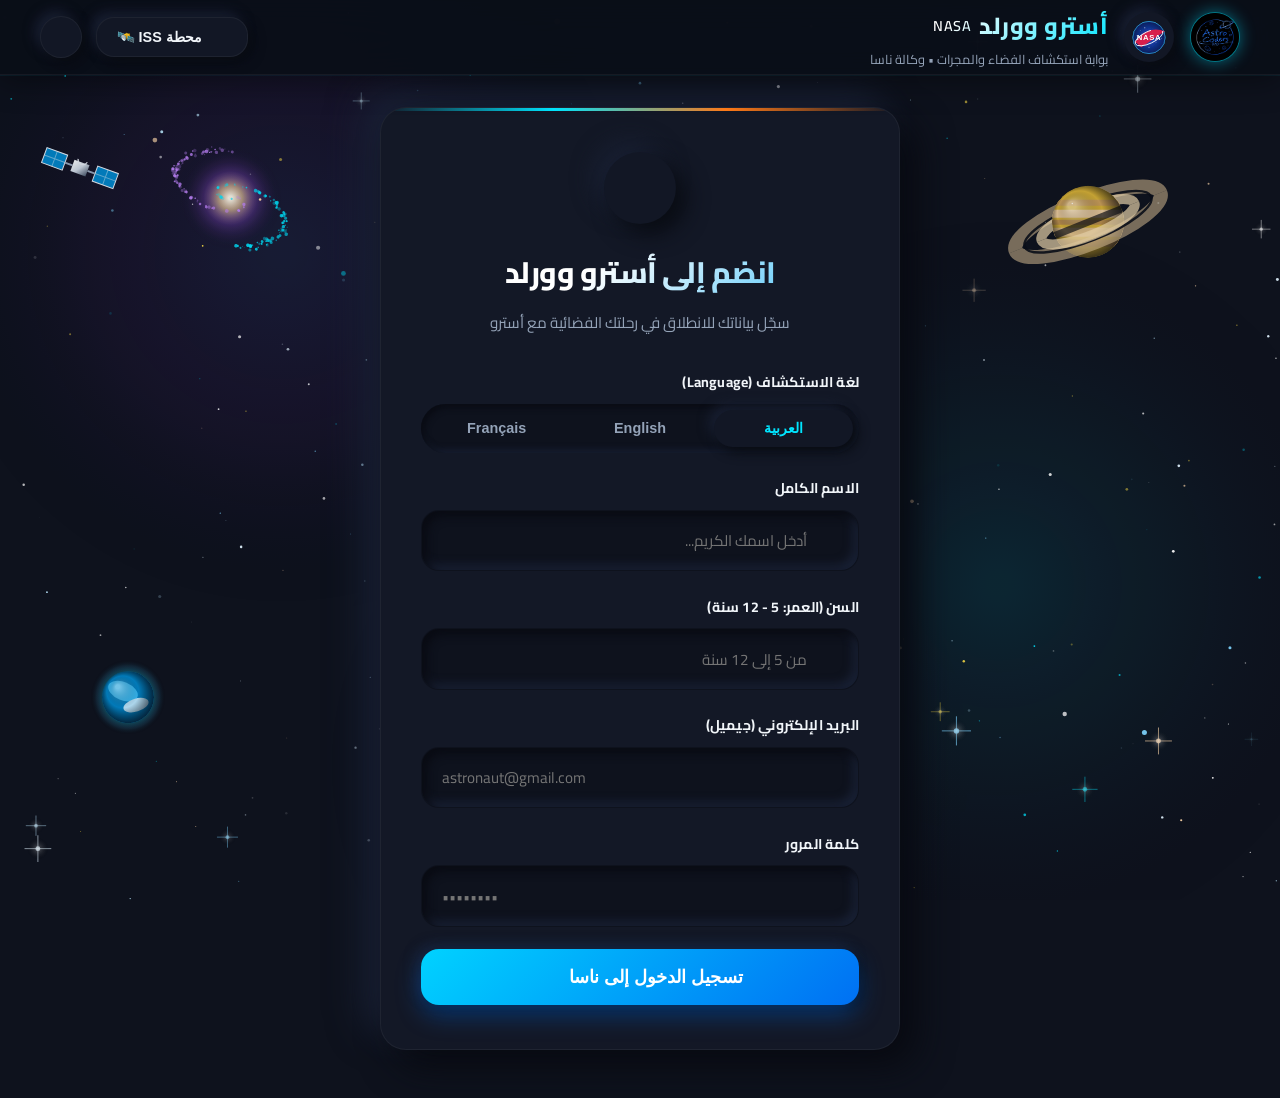
==== commit ebcb0978: "Add files via upload" ====
--- a/index.html
+++ b/index.html
@@ -28,8 +28,18 @@
     
     <header class="top-nav">
       <div class="brand-section">
-        <div class="team-logo-badge" title="Astro Coders Team">
-          <img src="assets/astro-coders-logo.jpg" alt="Astro Coders">
+        <div class="team-logo-wrapper" id="teamLogoWrapper" tabindex="0" title="Astro Coders Team">
+          <div class="team-logo-badge">
+            <img src="assets/astro-coders-logo.jpg" alt="Astro Coders">
+          </div>
+          <div class="team-logo-preview-card" id="teamLogoPreviewCard">
+            <div class="team-logo-preview-glow"></div>
+            <img src="assets/astro-coders-logo.jpg" alt="Astro Coders Full Team Insignia" class="team-logo-preview-img">
+            <div class="team-logo-preview-info">
+              <span class="team-logo-preview-title">Astro Coders</span>
+              <span class="team-logo-preview-sub">Space Exploration & Coding Team</span>
+            </div>
+          </div>
         </div>
         <div class="nasa-badge" title="NASA - National Aeronautics and Space Administration">
           <img src="assets/nasa-logo.svg" alt="NASA Logo">
--- a/styles.css
+++ b/styles.css
@@ -198,6 +198,15 @@
   object-fit: contain;
 }
 
+.team-logo-wrapper {
+  position: relative;
+  display: inline-flex;
+  align-items: center;
+  justify-content: center;
+  z-index: 1000;
+  cursor: pointer;
+}
+
 .team-logo-badge {
   width: 50px;
   height: 50px;
@@ -213,9 +222,10 @@
   transition: transform 0.25s ease, box-shadow 0.25s ease;
 }
 
-.team-logo-badge:hover {
-  transform: scale(1.08);
-  box-shadow: 0 0 25px rgba(0, 229, 255, 0.7);
+.team-logo-wrapper:hover .team-logo-badge,
+.team-logo-wrapper.preview-open .team-logo-badge {
+  transform: scale(1.1);
+  box-shadow: 0 0 25px rgba(0, 229, 255, 0.75);
 }
 
 .team-logo-badge img {
@@ -223,6 +233,97 @@
   height: 100%;
   object-fit: cover;
   border-radius: var(--radius-full);
+  display: block;
+}
+
+.team-logo-preview-card {
+  position: absolute;
+  top: calc(100% + 14px);
+  right: 0;
+  width: 250px;
+  padding: 16px;
+  border-radius: 24px;
+  background: rgba(6, 12, 26, 0.96);
+  border: 1.5px solid rgba(0, 229, 255, 0.55);
+  box-shadow: 0 20px 50px rgba(0, 0, 0, 0.8), 0 0 35px rgba(0, 229, 255, 0.3);
+  backdrop-filter: blur(16px);
+  -webkit-backdrop-filter: blur(16px);
+  display: flex;
+  flex-direction: column;
+  align-items: center;
+  text-align: center;
+  gap: 12px;
+  opacity: 0;
+  visibility: hidden;
+  pointer-events: none;
+  transform: translateY(-10px) scale(0.92);
+  transition: opacity 0.28s cubic-bezier(0.16, 1, 0.3, 1), transform 0.28s cubic-bezier(0.16, 1, 0.3, 1), visibility 0.28s;
+  z-index: 10000;
+}
+
+[dir="ltr"] .team-logo-preview-card {
+  right: auto;
+  left: 0;
+}
+
+.team-logo-wrapper:hover .team-logo-preview-card,
+.team-logo-wrapper:focus-within .team-logo-preview-card,
+.team-logo-wrapper.preview-open .team-logo-preview-card {
+  opacity: 1;
+  visibility: visible;
+  pointer-events: auto;
+  transform: translateY(0) scale(1);
+}
+
+.team-logo-preview-glow {
+  position: absolute;
+  top: 20%;
+  left: 50%;
+  transform: translate(-50%, -50%);
+  width: 160px;
+  height: 160px;
+  border-radius: 50%;
+  background: radial-gradient(circle, rgba(0, 229, 255, 0.35) 0%, transparent 70%);
+  filter: blur(20px);
+  pointer-events: none;
+}
+
+.team-logo-preview-img {
+  width: 210px;
+  height: 210px;
+  border-radius: 50%;
+  object-fit: cover;
+  border: 2px solid rgba(0, 229, 255, 0.7);
+  box-shadow: 0 0 25px rgba(0, 229, 255, 0.4);
+  position: relative;
+  z-index: 2;
+  transition: transform 0.3s ease;
+}
+
+.team-logo-wrapper:hover .team-logo-preview-img {
+  transform: scale(1.02);
+}
+
+.team-logo-preview-info {
+  display: flex;
+  flex-direction: column;
+  align-items: center;
+  gap: 4px;
+  position: relative;
+  z-index: 2;
+}
+
+.team-logo-preview-title {
+  font-size: 1.05rem;
+  font-weight: 800;
+  color: #38bdf8;
+  letter-spacing: 0.5px;
+}
+
+.team-logo-preview-sub {
+  font-size: 0.78rem;
+  color: #94a3b8;
+  font-weight: 500;
 }
 
 .team-hero-badge {
@@ -3856,6 +3957,19 @@
   color: #fbbf24;
 }
 
+.iss-stat-pill.fullscreen-pill {
+  cursor: pointer;
+  background: rgba(14, 116, 144, 0.4);
+  border-color: rgba(6, 182, 212, 0.6);
+  user-select: none;
+}
+
+.iss-stat-pill.fullscreen-pill:hover {
+  background: rgba(14, 116, 144, 0.65);
+  border-color: rgba(34, 211, 238, 0.9);
+  box-shadow: 0 0 20px rgba(6, 182, 212, 0.45);
+}
+
 .iss-station-tag {
   pointer-events: auto;
   background: linear-gradient(135deg, rgba(37, 99, 235, 0.3), rgba(0, 229, 255, 0.2));
@@ -4004,36 +4118,39 @@
 .iss-touch-zone {
   pointer-events: auto;
   position: absolute;
-  bottom: 20px;
-  left: 20px;
+  bottom: 24px;
+  left: 24px;
   z-index: 12;
   touch-action: none;
 }
 
 [dir="rtl"] .iss-touch-zone {
   left: auto;
-  right: 20px;
+  right: 24px;
 }
 
 .virtual-joystick-base {
   width: 104px;
   height: 104px;
   border-radius: 50%;
-  background: radial-gradient(circle, rgba(15, 23, 42, 0.65) 0%, rgba(30, 41, 59, 0.75) 100%);
-  border: 2px solid rgba(0, 229, 255, 0.4);
+  background: radial-gradient(circle, rgba(15, 23, 42, 0.75) 0%, rgba(30, 41, 59, 0.85) 100%);
+  border: 2px solid rgba(0, 229, 255, 0.45);
   backdrop-filter: blur(8px);
   -webkit-backdrop-filter: blur(8px);
   position: relative;
-  display: flex;
-  align-items: center;
-  justify-content: center;
   box-shadow: 0 6px 20px rgba(0, 0, 0, 0.4);
   user-select: none;
+  box-sizing: border-box;
 }
 
 .virtual-joystick-stick {
+  position: absolute;
+  top: 50%;
+  left: 50%;
   width: 44px;
   height: 44px;
+  margin-top: -22px;
+  margin-left: -22px;
   border-radius: 50%;
   background: linear-gradient(135deg, #38bdf8, #0284c7);
   border: 2px solid #ffffff;
@@ -4041,6 +4158,7 @@
   pointer-events: none;
   transform: translate(0px, 0px);
   transition: box-shadow 0.2s ease;
+  box-sizing: border-box;
 }
 
 
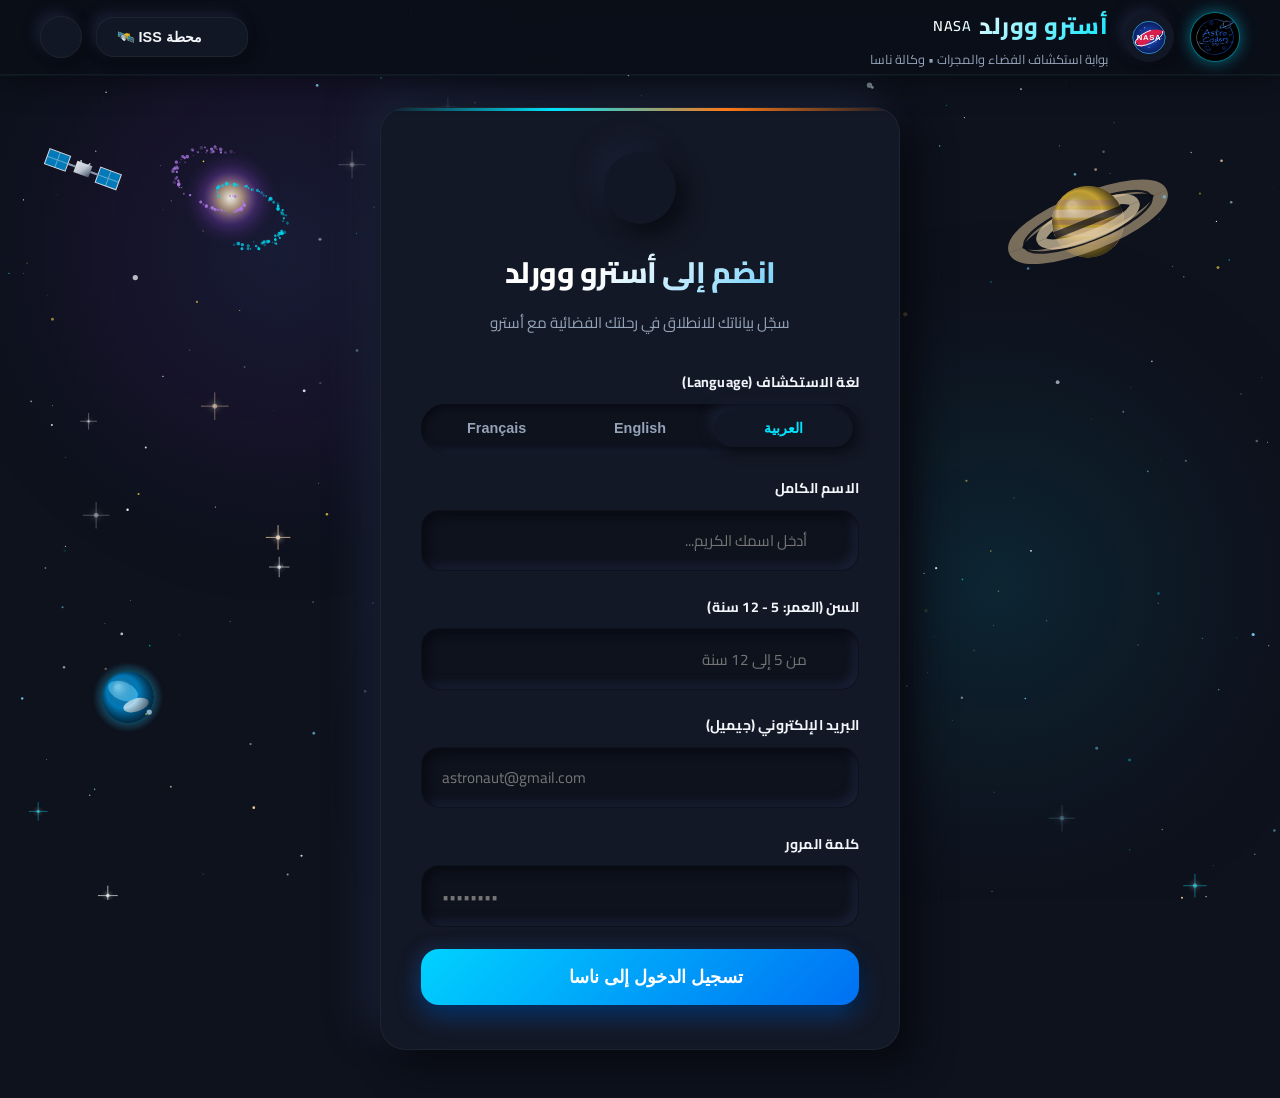
==== commit b39d9613: "Add files via upload" ====
--- a/index.html
+++ b/index.html
@@ -33,6 +33,7 @@
             <img src="assets/astro-coders-logo.jpg" alt="Astro Coders">
           </div>
           <div class="team-logo-preview-card" id="teamLogoPreviewCard">
+            <div class="team-logo-preview-arrow" id="teamLogoPreviewArrow"></div>
             <div class="team-logo-preview-glow"></div>
             <img src="assets/astro-coders-logo.jpg" alt="Astro Coders Full Team Insignia" class="team-logo-preview-img">
             <div class="team-logo-preview-info">
--- a/styles.css
+++ b/styles.css
@@ -239,15 +239,16 @@
 .team-logo-preview-card {
   position: absolute;
   top: calc(100% + 14px);
-  right: 0;
+  left: 50%;
+  margin-left: -125px;
   width: 250px;
   padding: 16px;
   border-radius: 24px;
-  background: rgba(6, 12, 26, 0.96);
-  border: 1.5px solid rgba(0, 229, 255, 0.55);
-  box-shadow: 0 20px 50px rgba(0, 0, 0, 0.8), 0 0 35px rgba(0, 229, 255, 0.3);
-  backdrop-filter: blur(16px);
-  -webkit-backdrop-filter: blur(16px);
+  background: linear-gradient(165deg, rgba(12, 19, 39, 0.98) 0%, rgba(6, 10, 22, 0.98) 100%);
+  border: 1.5px solid rgba(0, 229, 255, 0.65);
+  box-shadow: 0 24px 55px rgba(0, 0, 0, 0.85), 0 0 35px rgba(0, 229, 255, 0.35);
+  backdrop-filter: blur(20px);
+  -webkit-backdrop-filter: blur(20px);
   display: flex;
   flex-direction: column;
   align-items: center;
@@ -257,13 +258,22 @@
   visibility: hidden;
   pointer-events: none;
   transform: translateY(-10px) scale(0.92);
-  transition: opacity 0.28s cubic-bezier(0.16, 1, 0.3, 1), transform 0.28s cubic-bezier(0.16, 1, 0.3, 1), visibility 0.28s;
-  z-index: 10000;
-}
-
-[dir="ltr"] .team-logo-preview-card {
-  right: auto;
-  left: 0;
+  transition: opacity 0.25s cubic-bezier(0.16, 1, 0.3, 1), transform 0.25s cubic-bezier(0.16, 1, 0.3, 1), visibility 0.25s;
+  z-index: 10001;
+}
+
+.team-logo-preview-arrow {
+  position: absolute;
+  top: -8px;
+  left: 50%;
+  margin-left: -7px;
+  transform: rotate(45deg);
+  width: 14px;
+  height: 14px;
+  background: #0c1327;
+  border-top: 1.5px solid rgba(0, 229, 255, 0.75);
+  border-left: 1.5px solid rgba(0, 229, 255, 0.75);
+  z-index: 5;
 }
 
 .team-logo-wrapper:hover .team-logo-preview-card,
@@ -277,11 +287,11 @@
 
 .team-logo-preview-glow {
   position: absolute;
-  top: 20%;
+  top: 25%;
   left: 50%;
   transform: translate(-50%, -50%);
-  width: 160px;
-  height: 160px;
+  width: 150px;
+  height: 150px;
   border-radius: 50%;
   background: radial-gradient(circle, rgba(0, 229, 255, 0.35) 0%, transparent 70%);
   filter: blur(20px);
@@ -289,12 +299,12 @@
 }
 
 .team-logo-preview-img {
-  width: 210px;
-  height: 210px;
+  width: 195px;
+  height: 195px;
   border-radius: 50%;
   object-fit: cover;
-  border: 2px solid rgba(0, 229, 255, 0.7);
-  box-shadow: 0 0 25px rgba(0, 229, 255, 0.4);
+  border: 2px solid rgba(0, 229, 255, 0.75);
+  box-shadow: 0 0 25px rgba(0, 229, 255, 0.45);
   position: relative;
   z-index: 2;
   transition: transform 0.3s ease;
